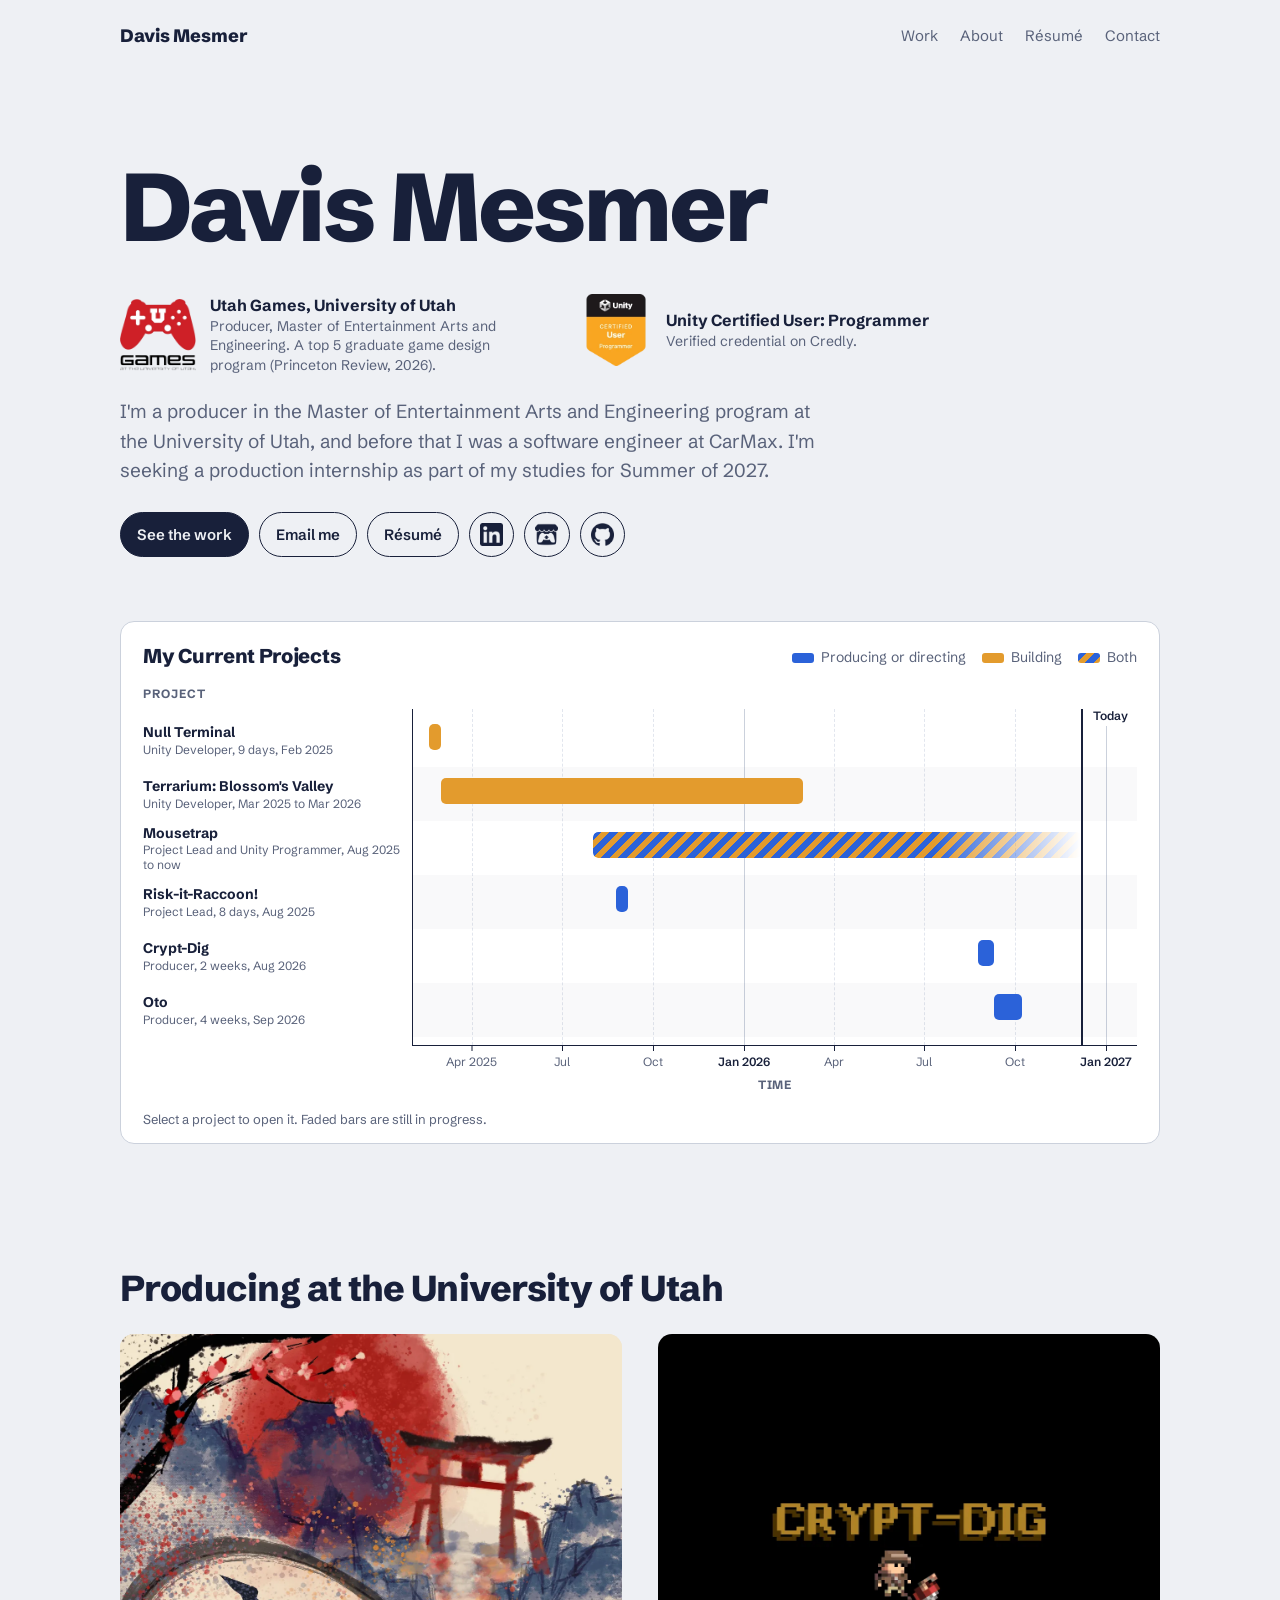
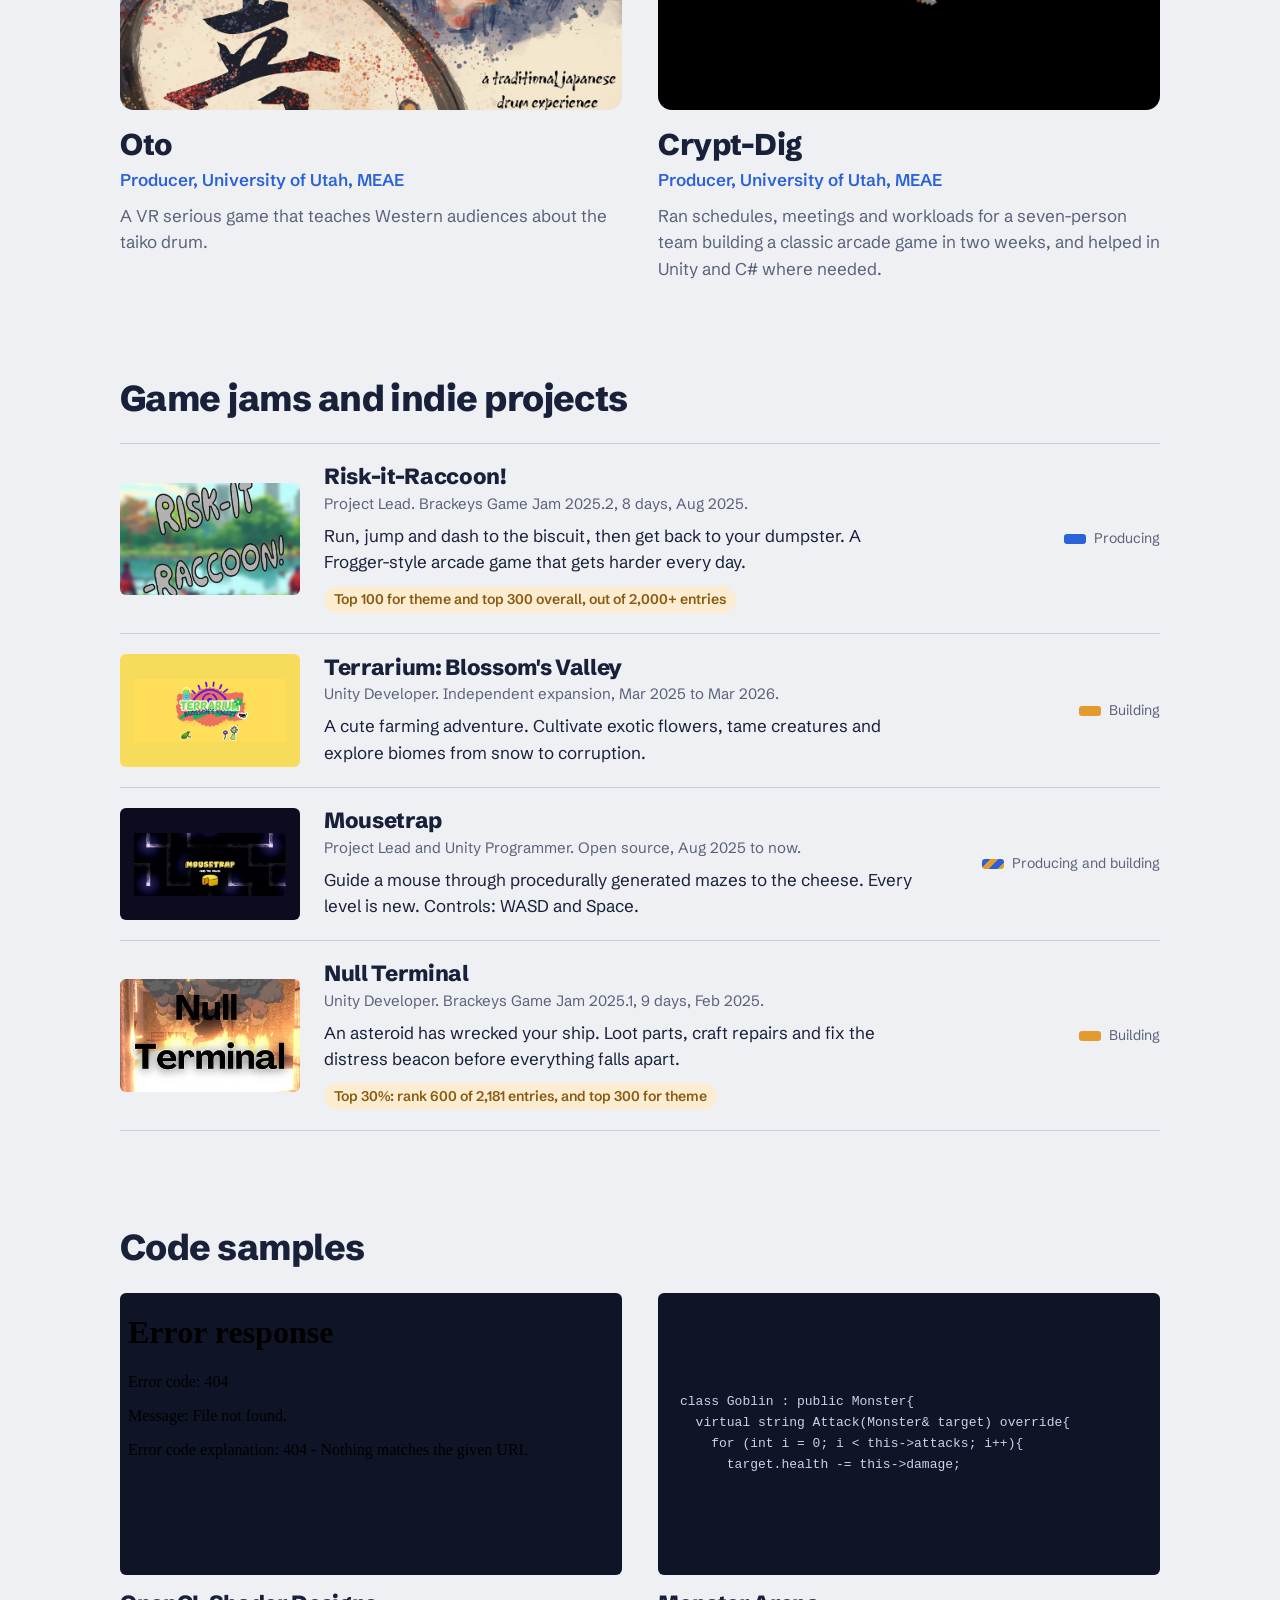
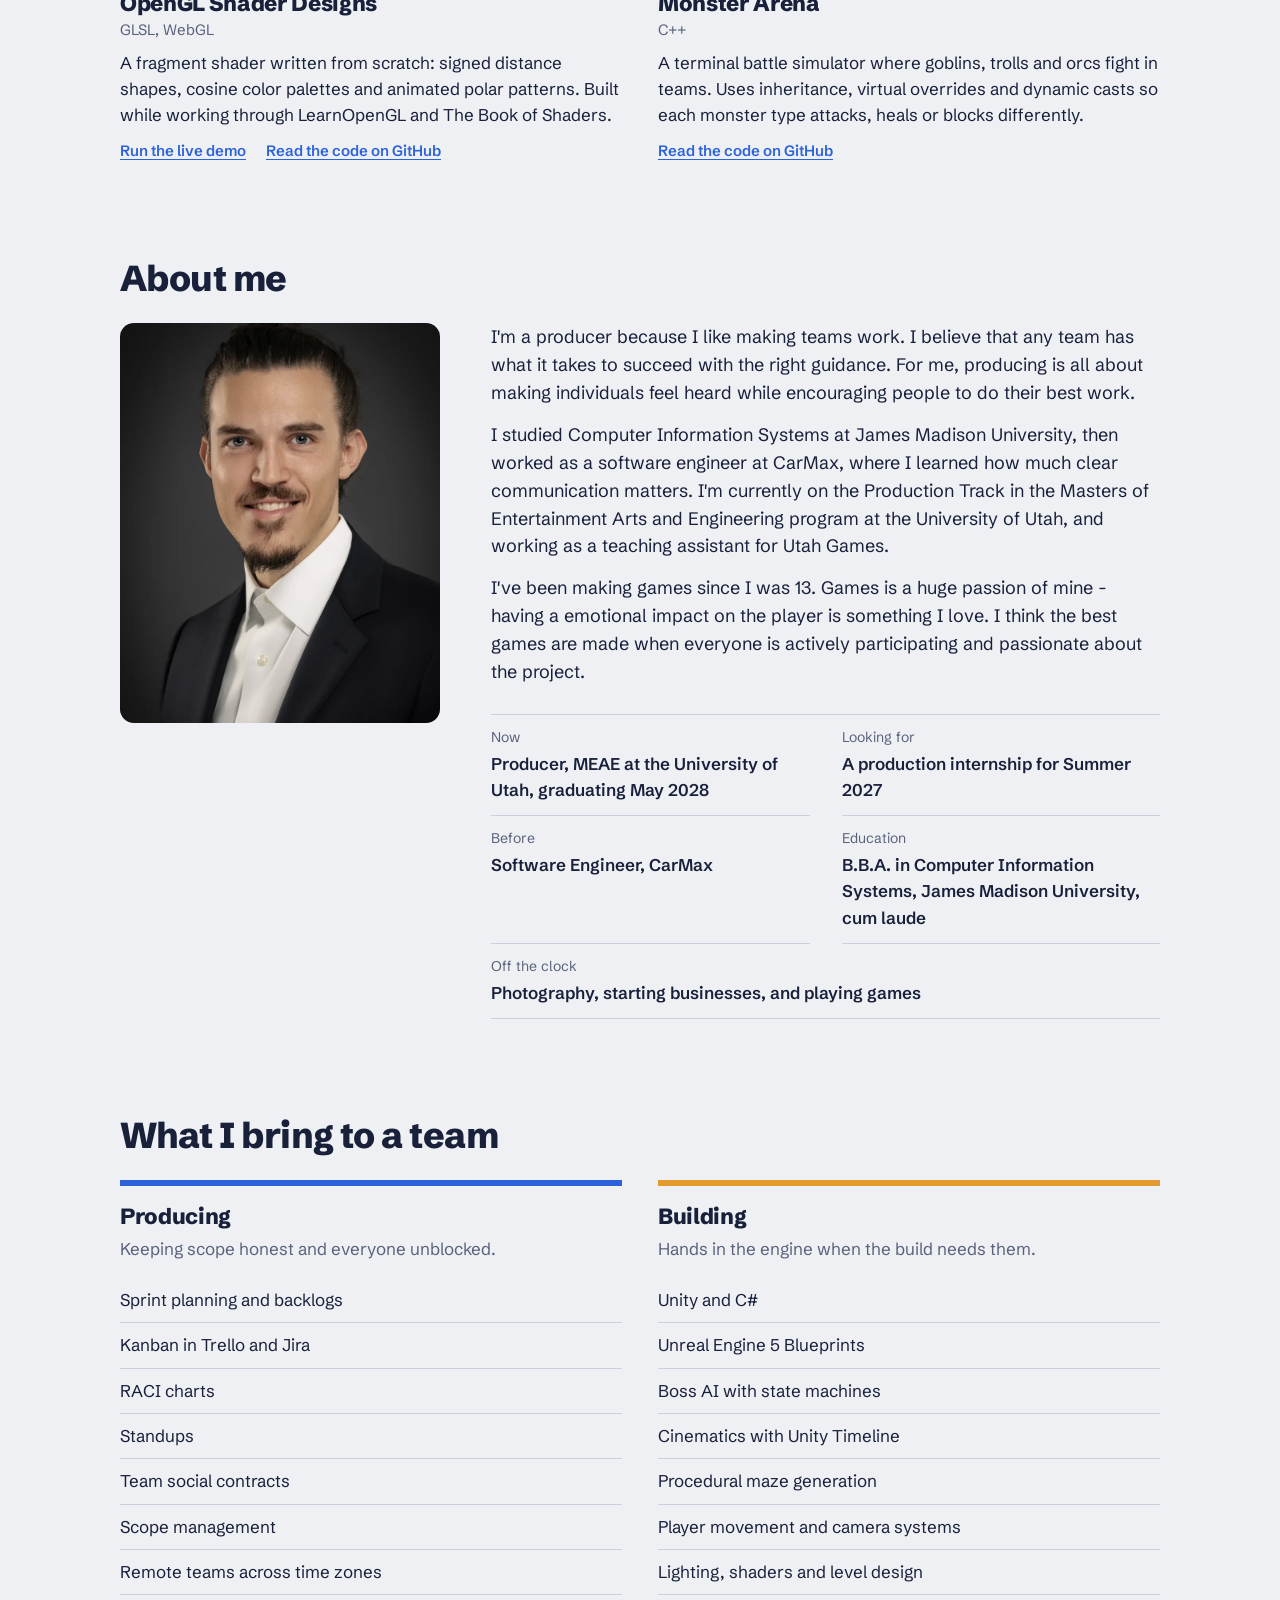
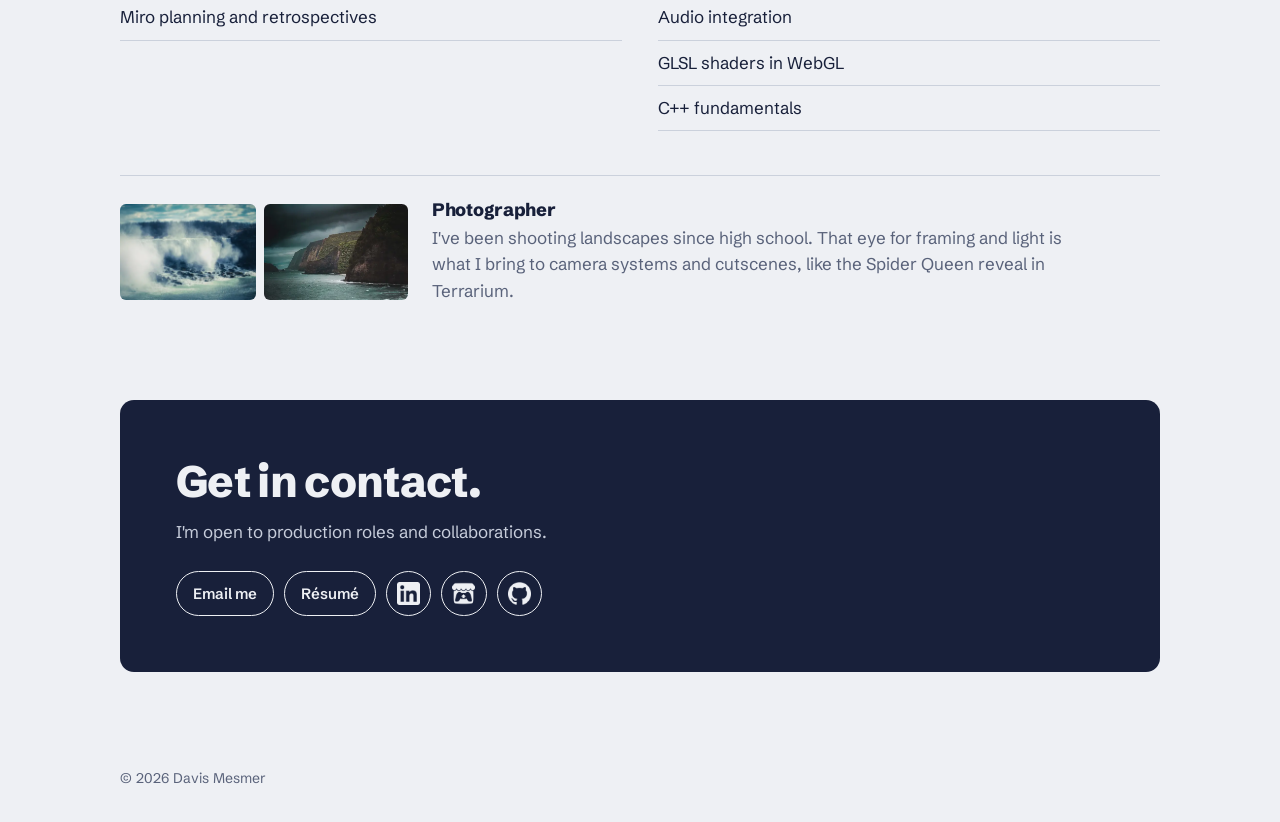
==== index.html @ 0d3ac7cf "Title and timeline tweaks Co-Authored-By: Claude Opus 5.5 <noreply@anthropic.com>" ====
<!doctype html>
<html lang="en">
<head>
  <meta charset="utf-8">
  <meta name="viewport" content="width=device-width, initial-scale=1">
  <title>Davis Mesmer | Game Producer</title>
  <meta name="description" content="Davis Mesmer: game producer who also builds in Unity and Unreal. Projects, production artifacts and playable games.">
  <meta property="og:title" content="Davis Mesmer | Game Producer">
  <meta property="og:description" content="Game producer who also builds. Projects, production artifacts and playable games.">
  <meta property="og:image" content="images/crypt-dig-cover.webp">
  <link rel="preconnect" href="https://fonts.googleapis.com">
  <link rel="preconnect" href="https://fonts.gstatic.com" crossorigin>
  <link href="https://fonts.googleapis.com/css2?family=Schibsted+Grotesk:wght@400;600;700;800&display=swap" rel="stylesheet">
  <link rel="stylesheet" href="assets/style.css">
</head>
<body data-page="home">
  <a class="skip" href="#work">Skip to projects</a>
  <header class="site-header">
    <div class="wrap">
      <div class="brand-group">
        <a class="brand" href="index.html">Davis Mesmer</a>
        <div class="badges" id="badges"></div>
      </div>
      <nav class="nav" aria-label="Main">
        <a href="#work">Work</a>
        <a href="#about">About</a>
        <a href="resume.html">Résumé</a>
        <a href="#contact">Contact</a>
      </nav>
    </div>
  </header>

  <main>
    <section class="hero">
      <div class="wrap">
        <h1 id="headline">Game producer who also builds.</h1>
        <ul class="creds" id="creds" aria-label="Credentials"></ul>
        <p id="intro"></p>
        <div class="hero-links" id="hero-links"></div>

        <figure class="schedule" aria-labelledby="schedule-title">
          <div class="schedule-head">
            <h2 id="schedule-title">My Current Projects</h2>
            <ul class="legend">
              <li><i class="swatch k-production"></i>Producing or directing</li>
              <li><i class="swatch k-development"></i>Building</li>
              <li><i class="swatch k-both"></i>Both</li>
            </ul>
          </div>
          <div class="gantt-scroll"><div class="gantt" id="gantt"></div></div>
          <figcaption class="schedule-note">Select a project to open it. Faded bars are still in progress.<span class="mobile-only"> Scroll sideways to see the whole timeline.</span></figcaption>
        </figure>
      </div>
    </section>

    <section class="section" id="work">
      <div class="wrap">
        <h2 class="section-title">Producing at the University of Utah</h2>
        <div class="featured" id="featured"></div>
      </div>
    </section>

    <section class="section">
      <div class="wrap">
        <h2 class="section-title">Game jams and indie projects</h2>
        <ul class="list" id="list"></ul>
      </div>
    </section>

    <section class="section">
      <div class="wrap">
        <h2 class="section-title">Code samples</h2>
        <div class="code-grid" id="code"></div>
      </div>
    </section>

    <section class="section" id="about">
      <div class="wrap">
        <h2 class="section-title">About me</h2>
        <div class="about" id="about-body"></div>
      </div>
    </section>

    <section class="section" id="skills">
      <div class="wrap">
        <h2 class="section-title">What I bring to a team</h2>
        <div class="skills">
          <div class="skill-col">
            <h3>Producing</h3>
            <p>Keeping scope honest and everyone unblocked.</p>
            <ul id="skills-prod"></ul>
          </div>
          <div class="skill-col dev">
            <h3>Building</h3>
            <p>Hands in the engine when the build needs them.</p>
            <ul id="skills-dev"></ul>
          </div>
        </div>
        <div class="photo-note" id="photo"></div>
      </div>
    </section>

    <section class="section contact" id="contact">
      <div class="wrap">
        <div class="contact-box">
          <h2>Get in contact.</h2>
          <p>I'm open to production roles and collaborations.</p>
          <div class="hero-links" id="contact-links"></div>
        </div>
      </div>
    </section>
  </main>

  <footer class="site-footer">
    <div class="wrap">© <span id="year"></span> Davis Mesmer</div>
  </footer>

  <script src="assets/data.js"></script>
  <script src="assets/main.js"></script>
</body>
</html>
---- assets/style.css ----
:root {
  --paper: #eef0f4;
  --surface: #ffffff;
  --ink: #18203a;
  --muted: #59627a;
  --rule: #cbd1dc;
  --blue: #2b62d9;
  --blue-soft: #dbe5fa;
  --amber: #e39b2d;
  --amber-soft: #fbecd2;
  --focus: #2b62d9;
  --radius-lg: 14px;
  --radius-sm: 6px;
  --wrap: 1120px;
  --gutter: clamp(16px, 4vw, 40px);
  color-scheme: light;
}

* { box-sizing: border-box; }
html { -webkit-text-size-adjust: 100%; }
body {
  margin: 0;
  background: var(--paper);
  color: var(--ink);
  font-family: "Schibsted Grotesk", system-ui, sans-serif;
  font-size: 17px;
  line-height: 1.55;
}
img { max-width: 100%; display: block; }
a { color: inherit; }
:focus-visible { outline: 3px solid var(--focus); outline-offset: 3px; border-radius: 4px; }
h1, h2, h3 { line-height: 1.15; margin: 0; font-weight: 800; letter-spacing: -0.015em; }
p { margin: 0; }

.wrap { max-width: var(--wrap); margin: 0 auto; padding: 0 var(--gutter); }
.skip { position: absolute; left: -9999px; }
.skip:focus { left: 16px; top: 16px; background: var(--surface); padding: 8px 12px; z-index: 10; }

/* Header */
.site-header { padding: 22px 0; }
.site-header .wrap { display: flex; justify-content: space-between; align-items: center; gap: 16px; }
.brand { font-weight: 800; text-decoration: none; font-size: 18px; white-space: nowrap; }
.brand-group { display: flex; align-items: center; gap: 16px; }
.badges { display: flex; align-items: center; gap: 12px; }
.badges a { display: block; border-radius: 6px; }
.badges img { height: 44px; width: auto; }
.badges a:hover img { transform: translateY(-1px); }
.nav { display: flex; gap: 22px; font-size: 15px; }
.nav a { text-decoration: none; color: var(--muted); }
.nav a:hover { color: var(--ink); }

/* Hero */
.hero { padding: clamp(32px, 7vw, 80px) 0 28px; }
.hero h1 { font-size: clamp(46px, 8.4vw, 96px); max-width: 12ch; letter-spacing: -0.03em; }
.hero p { margin-top: 22px; max-width: 60ch; font-size: clamp(17px, 1.6vw, 19px); color: var(--muted); }
.hero-links { margin-top: 26px; display: flex; flex-wrap: wrap; gap: 10px; }
.btn {
  display: inline-flex; align-items: center; gap: 8px;
  padding: 10px 16px; border-radius: 999px; font-weight: 600; font-size: 15px;
  text-decoration: none; border: 1.5px solid var(--ink);
}
.btn-primary { background: var(--ink); color: var(--paper); }
.btn:hover { background: var(--ink); color: var(--paper); }
.btn-primary:hover { background: var(--blue); border-color: var(--blue); }

/* Schedule chart: the signature piece */
.schedule {
  margin: clamp(40px, 6vw, 64px) 0 0;
  background: var(--surface);
  border-radius: var(--radius-lg);
  padding: 22px 22px 14px;
  border: 1px solid var(--rule);
}
.schedule-head { display: flex; flex-wrap: wrap; justify-content: space-between; align-items: baseline; gap: 10px 24px; margin-bottom: 16px; }
.schedule-head h2 { font-size: 20px; }
.legend { display: flex; flex-wrap: wrap; gap: 16px; font-size: 14px; color: var(--muted); list-style: none; padding: 0; margin: 0; }
.legend li { display: flex; align-items: center; gap: 7px; }
.swatch { width: 22px; height: 10px; border-radius: 3px; display: inline-block; }
.k-production { background: var(--blue); }
.k-development { background: var(--amber); }
.k-both { background: repeating-linear-gradient(135deg, var(--blue) 0 6px, var(--amber) 6px 12px); }

.gantt-scroll { overflow-x: auto; padding-bottom: 6px; }
/* Gantt: Y axis = projects (left column), X axis = time (bottom). */
.gantt {
  --row: 54px; --ycol: 270px;
  position: relative; min-width: 800px;
  display: grid; grid-template-columns: var(--ycol) 1fr;
}
.gantt-ytitle, .gantt-xtitle {
  font-size: 12px; font-weight: 700; letter-spacing: 0.08em; text-transform: uppercase; color: var(--muted);
}
.gantt-ytitle { padding: 0 12px 6px 0; position: sticky; left: 0; background: var(--surface); z-index: 2; }
.gantt-xtitle { text-align: center; padding-top: 4px; }
.gantt-corner { background: var(--surface); position: sticky; left: 0; z-index: 2; }
.gantt-ylabels {
  position: sticky; left: 0; z-index: 2; background: var(--surface);
  border-right: 1.5px solid var(--ink); padding: 4px 0 8px;
}
.gantt-ylabel {
  height: var(--row); display: flex; flex-direction: column; justify-content: center;
  padding-right: 12px; text-decoration: none; line-height: 1.25; min-width: 0;
}
.gantt-ylabel strong { font-size: 14px; font-weight: 700; white-space: nowrap; overflow: hidden; text-overflow: ellipsis; }
.gantt-ylabel span { font-size: 12px; color: var(--muted); display: -webkit-box; -webkit-box-orient: vertical; -webkit-line-clamp: 2; line-clamp: 2; overflow: hidden; }
.gantt-ylabel:hover strong { text-decoration: underline; }
.gantt-plot { position: relative; padding: 4px 0 8px; border-bottom: 1.5px solid var(--ink); }
.gantt-grid { position: absolute; inset: 0; pointer-events: none; }
.gantt-grid i { position: absolute; top: 0; bottom: 0; border-left: 1px dashed #e2e6ee; }
.gantt-grid i.year { border-left: 1px solid var(--rule); }
.gantt-axis { position: relative; height: 26px; font-size: 12px; color: var(--muted); }
.gantt-axis span { position: absolute; top: 0; transform: translateX(-50%); padding-top: 7px; white-space: nowrap; }
.gantt-axis span::before { content: ""; position: absolute; top: 0; left: 50%; height: 5px; border-left: 1.5px solid var(--ink); }
.gantt-axis span.year { color: var(--ink); font-weight: 600; }
.gantt-today { position: absolute; top: 0; bottom: 0; border-left: 2px solid var(--ink); pointer-events: none; z-index: 1; }
.gantt-today b { position: absolute; top: -2px; left: 6px; font-size: 12px; font-weight: 600; white-space: nowrap; background: var(--surface); padding: 0 4px; border-radius: 3px; }
.gantt-row { position: relative; height: var(--row); }
.gantt-row:nth-child(even of .gantt-row) { background: rgba(24, 32, 58, 0.025); }
.gantt-bar {
  position: absolute; top: 11px; height: 26px; min-width: 12px;
  border-radius: 5px; text-decoration: none; display: block;
}
.gantt-bar:hover { filter: brightness(1.08); }
.gantt-bar.ongoing { -webkit-mask-image: linear-gradient(90deg, #000 70%, transparent); mask-image: linear-gradient(90deg, #000 70%, transparent); }
@media (max-width: 520px) {
  .gantt { --ycol: 130px; --row: 48px; min-width: 680px; }
  .gantt-ylabel strong { white-space: normal; display: -webkit-box; -webkit-box-orient: vertical; -webkit-line-clamp: 2; line-clamp: 2; font-size: 13px; }
  .gantt-ylabel span { display: none; }
}
.schedule-note { font-size: 13px; color: var(--muted); margin-top: 8px; }

/* Sections */
.section { padding: clamp(48px, 8vw, 96px) 0 0; }
.section-title { font-size: clamp(26px, 3.4vw, 36px); margin-bottom: 24px; }

/* Featured */
.featured { display: grid; grid-template-columns: repeat(2, 1fr); gap: clamp(20px, 3vw, 36px); }
.feature { text-decoration: none; display: block; }
.feature .thumb { aspect-ratio: 4 / 3; border-radius: var(--radius-lg); overflow: hidden; }
.feature h3 { font-size: clamp(24px, 2.6vw, 30px); margin-top: 18px; }
.feature .role { margin-top: 4px; font-weight: 600; color: var(--blue); }
.feature p { margin-top: 10px; color: var(--muted); max-width: 52ch; }
.feature:hover h3 { text-decoration: underline; text-decoration-thickness: 2px; text-underline-offset: 4px; }

.thumb { position: relative; background: var(--ink); }
.thumb img { width: 100%; height: 100%; object-fit: cover; }
.thumb.contain img { object-fit: contain; padding: 8%; }

/* Project list */
.list { list-style: none; margin: 0; padding: 0; border-top: 1px solid var(--rule); }
.list li { border-bottom: 1px solid var(--rule); }
.list a {
  display: grid; grid-template-columns: 180px 1fr auto; gap: 24px; align-items: center;
  padding: 20px 0; text-decoration: none;
}
.list .thumb { aspect-ratio: 16 / 10; border-radius: var(--radius-sm); overflow: hidden; }
.list h3 { font-size: 22px; }
.list .meta { margin-top: 2px; font-size: 15px; color: var(--muted); }
.list p { margin-top: 8px; max-width: 60ch; }
.list .award { display: inline-block; margin-top: 10px; font-size: 14px; font-weight: 600; color: #8a5a10; background: var(--amber-soft); border-radius: 999px; padding: 3px 10px; }
.list .kind { font-size: 14px; color: var(--muted); display: flex; align-items: center; gap: 8px; white-space: nowrap; }
.list a:hover h3 { text-decoration: underline; text-underline-offset: 4px; }

/* Skills */
.skills { display: grid; grid-template-columns: 1fr 1fr; gap: clamp(20px, 3vw, 36px); }
.skill-col { border-top: 6px solid var(--blue); padding-top: 18px; }
.skill-col.dev { border-top-color: var(--amber); }
.skill-col h3 { font-size: 22px; }
.skill-col p { color: var(--muted); margin-top: 6px; }
.skill-col ul { margin: 16px 0 0; padding: 0; list-style: none; }
.skill-col li { padding: 9px 0; border-bottom: 1px solid var(--rule); }

/* Contact */
.contact { padding-bottom: clamp(48px, 8vw, 96px); }
.contact-box { background: var(--ink); color: var(--paper); border-radius: var(--radius-lg); padding: clamp(28px, 5vw, 56px); }
.contact-box h2 { font-size: clamp(28px, 4vw, 44px); max-width: 18ch; }
.contact-box p { margin-top: 12px; color: #c7cddb; max-width: 55ch; }
.contact-box .hero-links .btn { border-color: var(--paper); color: var(--paper); }
.contact-box .hero-links .btn:hover { background: var(--paper); color: var(--ink); }
.site-footer { padding: 0 0 32px; font-size: 14px; color: var(--muted); }

/* Project page */
.p-hero { padding: 24px 0 0; }
.back { font-size: 15px; color: var(--muted); text-decoration: none; }
.back:hover { color: var(--ink); text-decoration: underline; }
.p-head { display: grid; grid-template-columns: 1.1fr 1fr; gap: clamp(24px, 4vw, 56px); align-items: center; margin-top: 20px; }
.p-head h1 { font-size: clamp(38px, 6vw, 68px); letter-spacing: -0.03em; }
.p-role { margin-top: 10px; font-size: 20px; font-weight: 700; color: var(--blue); }
.p-role.dev { color: #a86a0c; }
.p-pitch { margin-top: 14px; font-size: 19px; color: var(--muted); max-width: 52ch; }
.p-head .thumb { aspect-ratio: 4 / 3; border-radius: var(--radius-lg); overflow: hidden; }
.award-callout { margin-top: 18px; display: inline-block; background: var(--amber-soft); color: #6f4709; font-weight: 600; padding: 8px 14px; border-radius: var(--radius-sm); }

.facts { margin: clamp(28px, 4vw, 44px) 0 0; display: grid; grid-template-columns: repeat(5, 1fr); border-top: 1px solid var(--rule); border-bottom: 1px solid var(--rule); }
.facts div { padding: 14px 16px 14px 0; }
.facts dt { font-size: 14px; color: var(--muted); }
.facts dd { margin: 2px 0 0; font-weight: 600; }

.p-body { display: grid; grid-template-columns: 1fr 300px; gap: clamp(28px, 5vw, 64px); margin-top: clamp(36px, 5vw, 56px); }
.p-main > section + section { margin-top: clamp(40px, 5vw, 56px); }
.p-main h2 { font-size: 26px; margin-bottom: 14px; }
.p-main p { max-width: 68ch; }
.p-main p + p { margin-top: 12px; }
.lead { font-size: 19px; }
.did { list-style: none; margin: 0; padding: 0; counter-reset: none; }
.did li { padding: 12px 0 12px 28px; border-bottom: 1px solid var(--rule); position: relative; max-width: 68ch; }
.did li::before { content: ""; position: absolute; left: 4px; top: 21px; width: 10px; height: 10px; border-radius: 2px; background: var(--blue); }
.did.dev li::before { background: var(--amber); }

.goals { display: grid; grid-template-columns: 1fr 1fr; gap: 14px; }
.goals div { background: var(--surface); border-radius: var(--radius-sm); padding: 16px; border: 1px solid var(--rule); }
.goals strong { display: block; }
.goals span { color: var(--muted); font-size: 15px; }

.embed { background: var(--ink); border-radius: var(--radius-lg); overflow: hidden; }
.embed iframe { display: block; width: 100%; border: 0; }
.embed.video { aspect-ratio: 16 / 9; }
.embed.video iframe { height: 100%; }
.small-note { margin-top: 10px; font-size: 14px; color: var(--muted); }

.prod { background: var(--surface); border: 1px solid var(--rule); border-radius: var(--radius-lg); padding: clamp(20px, 3vw, 32px); }
.prod-grid { display: grid; grid-template-columns: 1fr 1fr; gap: 20px; margin-top: 18px; }
.prod h3 { font-size: 17px; margin-bottom: 6px; }
.prod ul { margin: 0; padding-left: 20px; }
.prod li + li { margin-top: 6px; }
.tags { display: flex; flex-wrap: wrap; gap: 8px; list-style: none; padding: 0 !important; margin: 0; }
.tags li { margin: 0 !important; background: var(--blue-soft); color: #1c3f8f; font-size: 14px; font-weight: 600; border-radius: 999px; padding: 4px 12px; }
.artifacts { margin-top: 22px; display: grid; gap: 18px; }
.artifact h3 { margin-bottom: 8px; }
.artifact iframe { width: 100%; height: 420px; border: 1px solid var(--rule); border-radius: var(--radius-sm); background: #fff; }
.artifact-links { display: flex; flex-wrap: wrap; gap: 10px; margin-top: 18px; }
.artifact-links .btn { font-size: 14px; padding: 8px 14px; }

.gallery { display: grid; grid-template-columns: repeat(2, 1fr); gap: 12px; }
.gallery button { padding: 0; border: 0; background: var(--ink); border-radius: var(--radius-sm); overflow: hidden; cursor: zoom-in; aspect-ratio: 16 / 10; }
.gallery img { width: 100%; height: 100%; object-fit: cover; }
.gallery.odd button:first-child { grid-column: 1 / -1; aspect-ratio: 16 / 8; }

.p-side { align-self: start; position: sticky; top: 24px; }
.side-block + .side-block { margin-top: 28px; }
.side-block h2 { font-size: 17px; margin-bottom: 10px; }
.team { list-style: none; margin: 0; padding: 0; font-size: 15px; }
.team li { padding: 7px 0; border-bottom: 1px solid var(--rule); display: flex; justify-content: space-between; gap: 10px; }
.team li span { color: var(--muted); text-align: right; }
.team li.me { font-weight: 700; }
.side-links { display: flex; flex-direction: column; gap: 8px; }
.side-links .btn { justify-content: center; }

.next { margin-top: clamp(56px, 8vw, 96px); padding: 28px 0 56px; border-top: 1px solid var(--rule); }
.next a { text-decoration: none; display: inline-block; }
.next span { color: var(--muted); font-size: 15px; }
.next strong { display: block; font-size: clamp(26px, 3.4vw, 36px); font-weight: 800; }
.next a:hover strong { text-decoration: underline; text-underline-offset: 5px; }

/* Lightbox */
.lightbox { border: 0; padding: 0; background: transparent; max-width: 94vw; max-height: 92vh; }
.lightbox::backdrop { background: rgba(14, 18, 34, 0.86); }
.lightbox img { max-width: 94vw; max-height: 86vh; border-radius: var(--radius-sm); }
.lightbox button { margin: 10px auto 0; display: block; }

.notfound { padding: 80px 0; }

/* Responsive */
@media (max-width: 900px) {
  .p-head, .p-body { grid-template-columns: 1fr; }
  .p-side { position: static; }
  .facts { grid-template-columns: repeat(2, 1fr); }
}
@media (max-width: 720px) {
  body { font-size: 16px; }
  .nav { gap: 14px; }
  .featured, .skills, .goals, .prod-grid { grid-template-columns: 1fr; }
  .list a { grid-template-columns: 96px 1fr; gap: 16px; align-items: start; }
  .list .kind { display: none; }
  .list h3 { font-size: 19px; }
  .list p { display: none; }
  .schedule { padding: 18px 16px 10px; }
  .artifact iframe { height: 320px; }
}
@media (prefers-reduced-motion: no-preference) {
  .gantt-bar { transform-origin: left center; animation: grow 700ms cubic-bezier(.2,.7,.2,1) both; animation-delay: calc(var(--i) * 70ms + 150ms); }
  @keyframes grow { from { transform: scaleX(0); } to { transform: scaleX(1); } }
}

.artifacts-wrap { margin-top: 18px; border-top: 1px solid var(--rule); padding-top: 14px; }
.artifacts-wrap summary { cursor: pointer; font-weight: 700; color: var(--blue); }
.artifacts-wrap[open] summary { margin-bottom: 4px; }
.mobile-only { display: none; }
@media (max-width: 720px) { .mobile-only { display: inline; } }

/* Résumé page */
.resume { display: grid; grid-template-columns: 320px 1fr; gap: clamp(24px, 4vw, 48px); padding-top: 24px; padding-bottom: 64px; align-items: start; }
.resume h1 { font-size: clamp(36px, 5vw, 56px); letter-spacing: -0.03em; }
.resume h2 { font-size: 20px; margin: 32px 0 6px; }
.resume .did li { font-size: 15px; }
.resume-pdf { width: 100%; height: min(1100px, 130vh); border: 1px solid var(--rule); border-radius: var(--radius-lg); background: var(--surface); }
.resume-fallback { padding: 24px; }
@media (max-width: 900px) {
  .resume { grid-template-columns: 1fr; }
  .resume-pdf { height: 80vh; }
}
@media (max-width: 520px) {
  .badges img { height: 36px; }
  .brand-group { gap: 10px; }
  .badges { gap: 8px; }
  .site-header .wrap { flex-wrap: wrap; row-gap: 12px; }
}

/* Credentials row on the home page */
.creds { list-style: none; margin: clamp(20px, 3vw, 32px) 0 0; padding: 0; display: flex; flex-wrap: wrap; gap: 14px 40px; }
.creds a { display: flex; align-items: center; gap: 14px; text-decoration: none; max-width: 420px; }
.creds img { height: 72px; width: auto; flex: none; }
.creds span { font-size: 14px; color: var(--muted); line-height: 1.4; }
.creds strong { display: block; color: var(--ink); font-size: 16px; }
.creds a:hover strong { text-decoration: underline; text-underline-offset: 3px; }
@media (max-width: 520px) { .creds img { height: 56px; } }

/* Code samples */
.code-grid { display: grid; grid-template-columns: repeat(2, 1fr); gap: clamp(20px, 3vw, 36px); }
.code-card { min-width: 0; }
.code-visual { aspect-ratio: 16 / 9; border-radius: var(--radius-sm); overflow: hidden; background: #0f1426; margin: 0; }
.code-visual iframe { width: 100%; height: 100%; border: 0; display: block; pointer-events: none; }
.code-snippet { color: #c9d3ea; font: 13px/1.6 ui-monospace, "SF Mono", Consolas, monospace; padding: 22px; white-space: pre; overflow: hidden; display: flex; align-items: center; }
.code-card h3 { font-size: 22px; margin-top: 16px; }
.code-card .meta { font-size: 15px; color: var(--muted); margin-top: 2px; }
.code-card p { margin-top: 8px; max-width: 56ch; }
.code-links { display: flex; flex-wrap: wrap; gap: 6px 20px; margin-top: 10px; font-weight: 600; font-size: 15px; }
.code-links a { color: var(--blue); text-underline-offset: 3px; }

/* Photography highlight */
.photo-note { display: grid; grid-template-columns: auto 1fr; gap: 24px; align-items: center; margin-top: clamp(28px, 4vw, 44px); padding-top: 24px; border-top: 1px solid var(--rule); }
.photo-strip { display: flex; gap: 8px; }
.photo-strip img { height: 96px; width: auto; border-radius: var(--radius-sm); }
.photo-note h3 { font-size: 18px; }
.photo-note p { color: var(--muted); margin-top: 4px; max-width: 64ch; }
@media (max-width: 720px) {
  .code-grid { grid-template-columns: 1fr; }
  .photo-note { grid-template-columns: 1fr; }
  .photo-strip img { height: auto; width: calc(50% - 4px); }
}

/* Production artifacts */
.prod-figure { margin: 24px 0 0; }
.prod-figure button { padding: 0; border: 1px solid var(--rule); background: var(--paper); border-radius: var(--radius-sm); overflow: hidden; cursor: zoom-in; display: block; width: 100%; max-height: 520px; }
.prod-figure img { width: 100%; height: auto; object-fit: cover; object-position: top; }
.prod-figure figcaption { font-size: 14px; color: var(--muted); margin-top: 8px; }
.raci { margin-top: 28px; }
.raci h3, .contract h3 { font-size: 17px; margin-bottom: 6px; }
.raci-key { font-size: 14px; color: var(--muted); display: flex; flex-wrap: wrap; gap: 4px 14px; align-items: center; }
.raci-key b { display: inline-grid; place-items: center; width: 22px; height: 22px; border-radius: 4px; margin-right: 4px; font-size: 12px; }
.raci-scroll { overflow-x: auto; margin-top: 10px; }
.raci table { border-collapse: collapse; width: 100%; min-width: 560px; font-size: 14px; }
.raci th, .raci td { padding: 6px 8px; border-bottom: 1px solid var(--rule); text-align: center; }
.raci thead th { font-weight: 700; font-size: 13px; vertical-align: bottom; }
.raci thead th:first-child, .raci tbody th[scope="row"] { text-align: left; font-weight: 400; }
.raci-group th { text-align: left; font-weight: 700; padding-top: 14px; color: var(--muted); font-size: 13px; }
.raci td { font-weight: 700; }
.raci-r { background: var(--blue); color: #fff; }
.raci-a { background: #1c3f8f; color: #fff; }
.raci-c { background: var(--amber-soft); color: #6f4709; }
.raci-i { background: transparent; color: var(--muted); font-weight: 400 !important; }
.raci tbody th[scope="row"]:first-child { white-space: nowrap; }
.contract { margin-top: 28px; }
.contract dl { margin: 10px 0 0; display: grid; grid-template-columns: 1fr 1fr; gap: 12px; }
.contract dl div { border-left: 3px solid var(--blue); padding: 2px 0 2px 12px; }
.contract dt { font-weight: 700; }
.contract dd { margin: 2px 0 0; font-size: 15px; color: var(--muted); }
@media (max-width: 720px) { .contract dl { grid-template-columns: 1fr; } }
.p-main, .p-side, .prod { min-width: 0; }

/* About */
.about { display: grid; grid-template-columns: minmax(220px, 320px) 1fr; gap: clamp(24px, 4vw, 56px); align-items: start; }
.about-photo { width: 100%; height: auto; aspect-ratio: 4 / 5; object-fit: cover; border-radius: var(--radius-lg); background: var(--ink); }
.about-text p { max-width: 64ch; font-size: 18px; }
.about-text p + p { margin-top: 14px; }
.about-facts { margin: 28px 0 0; display: grid; grid-template-columns: repeat(2, 1fr); gap: 0 32px; border-top: 1px solid var(--rule); }
.about-facts div { padding: 12px 0; border-bottom: 1px solid var(--rule); }
.about-facts dt { font-size: 14px; color: var(--muted); }
.about-facts dd { margin: 2px 0 0; font-weight: 600; }
.about-facts div:last-child:nth-child(odd) { grid-column: 1 / -1; }
@media (max-width: 720px) {
  .about { grid-template-columns: 1fr; }
  .about-photo { max-width: 260px; }
  .about-text p { font-size: 17px; }
  .about-facts { grid-template-columns: 1fr; }
}

/* Smooth color change on every pill */
.btn { transition: background-color 0.25s ease, color 0.25s ease, border-color 0.25s ease; }

/* Logo pills: the logo is a mask filled with the pill's text color,
   so it follows the same palette and hover as the text pills. */
.btn-icon { padding: 10px; justify-content: center; }
.btn-icon .icon {
  display: block; width: 1.55em; height: 1.55em;
  background-color: currentColor;
  -webkit-mask: var(--icon) center / contain no-repeat;
          mask: var(--icon) center / contain no-repeat;
  transition: background-color 0.25s ease, transform 0.25s ease;
}
.btn-icon:hover .icon { transform: scale(1.08); }
.icon-linkedin { --icon: url("[data-uri]"); }
.icon-itch { --icon: url("[data-uri]"); }
.icon-github { --icon: url("[data-uri]"); }
@media (prefers-reduced-motion: reduce) {
  .btn, .btn-icon .icon { transition: none; }
  .btn-icon:hover .icon { transform: none; }
}
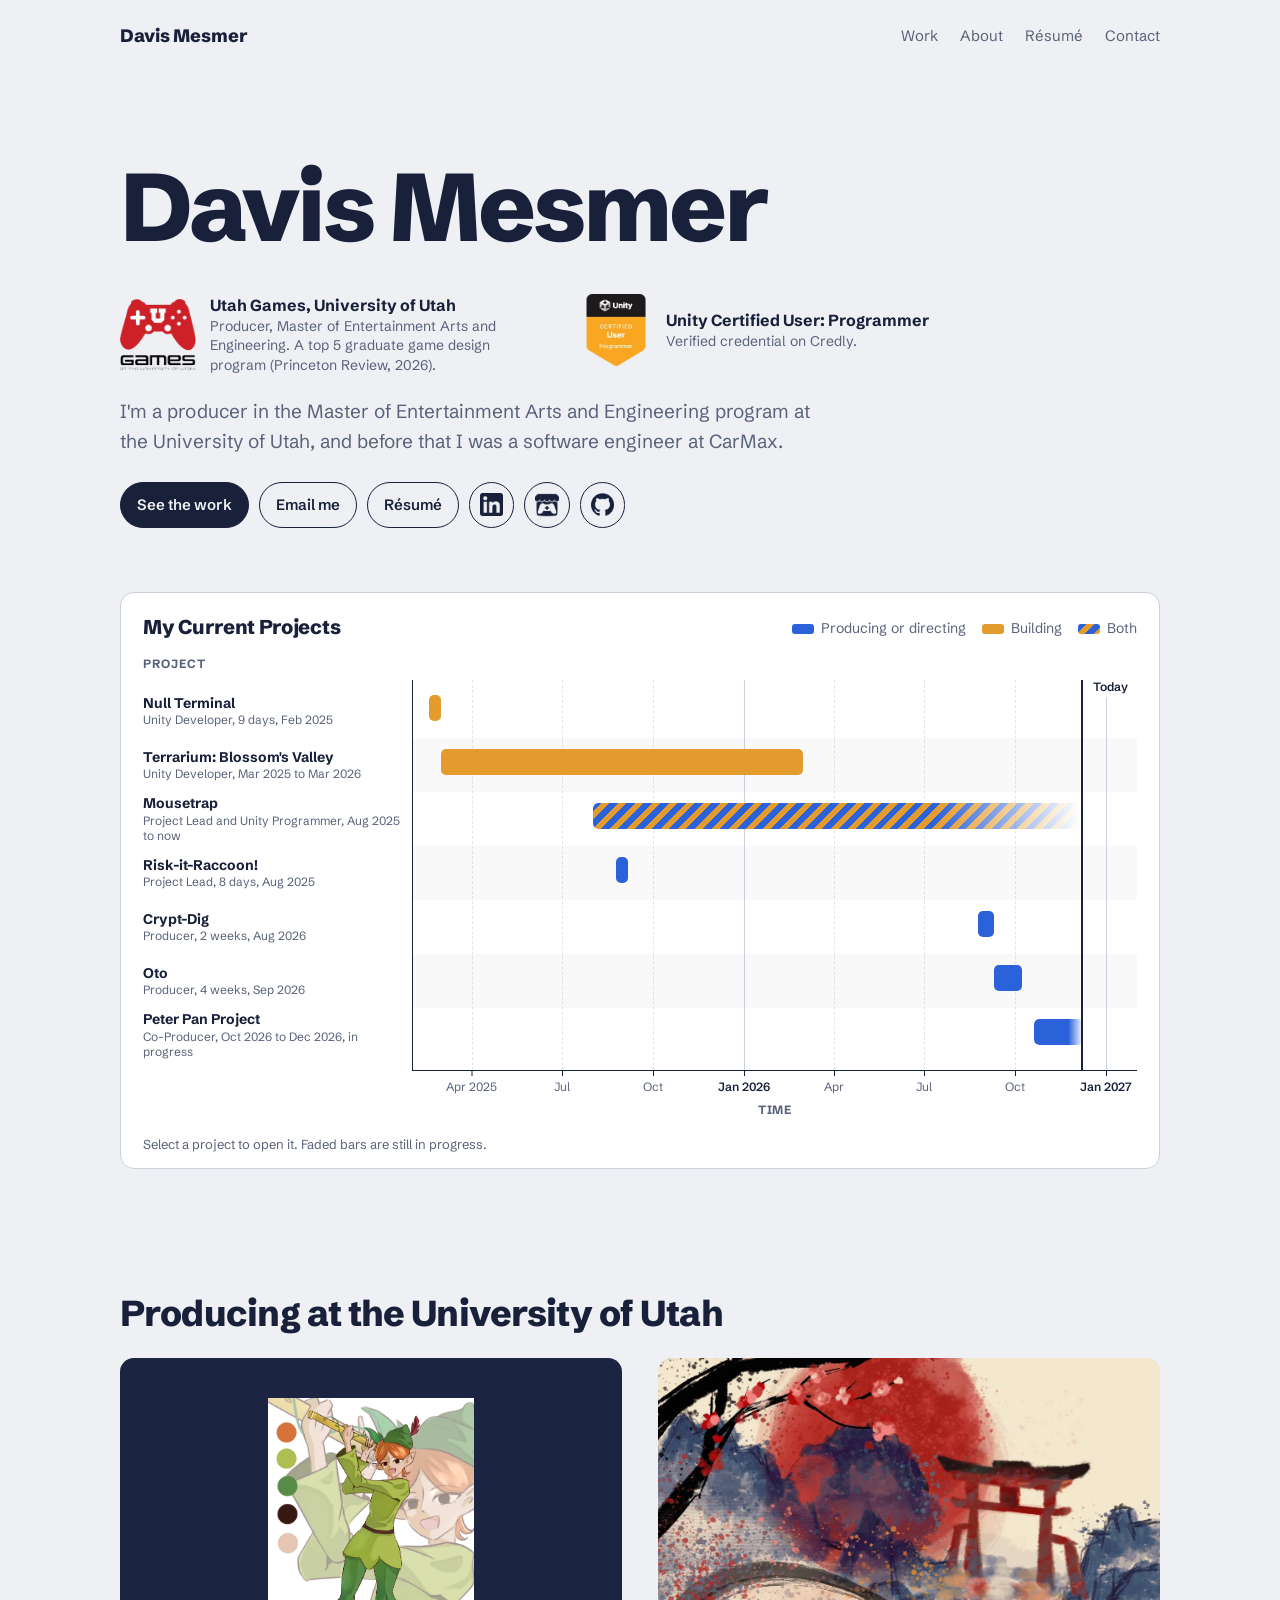
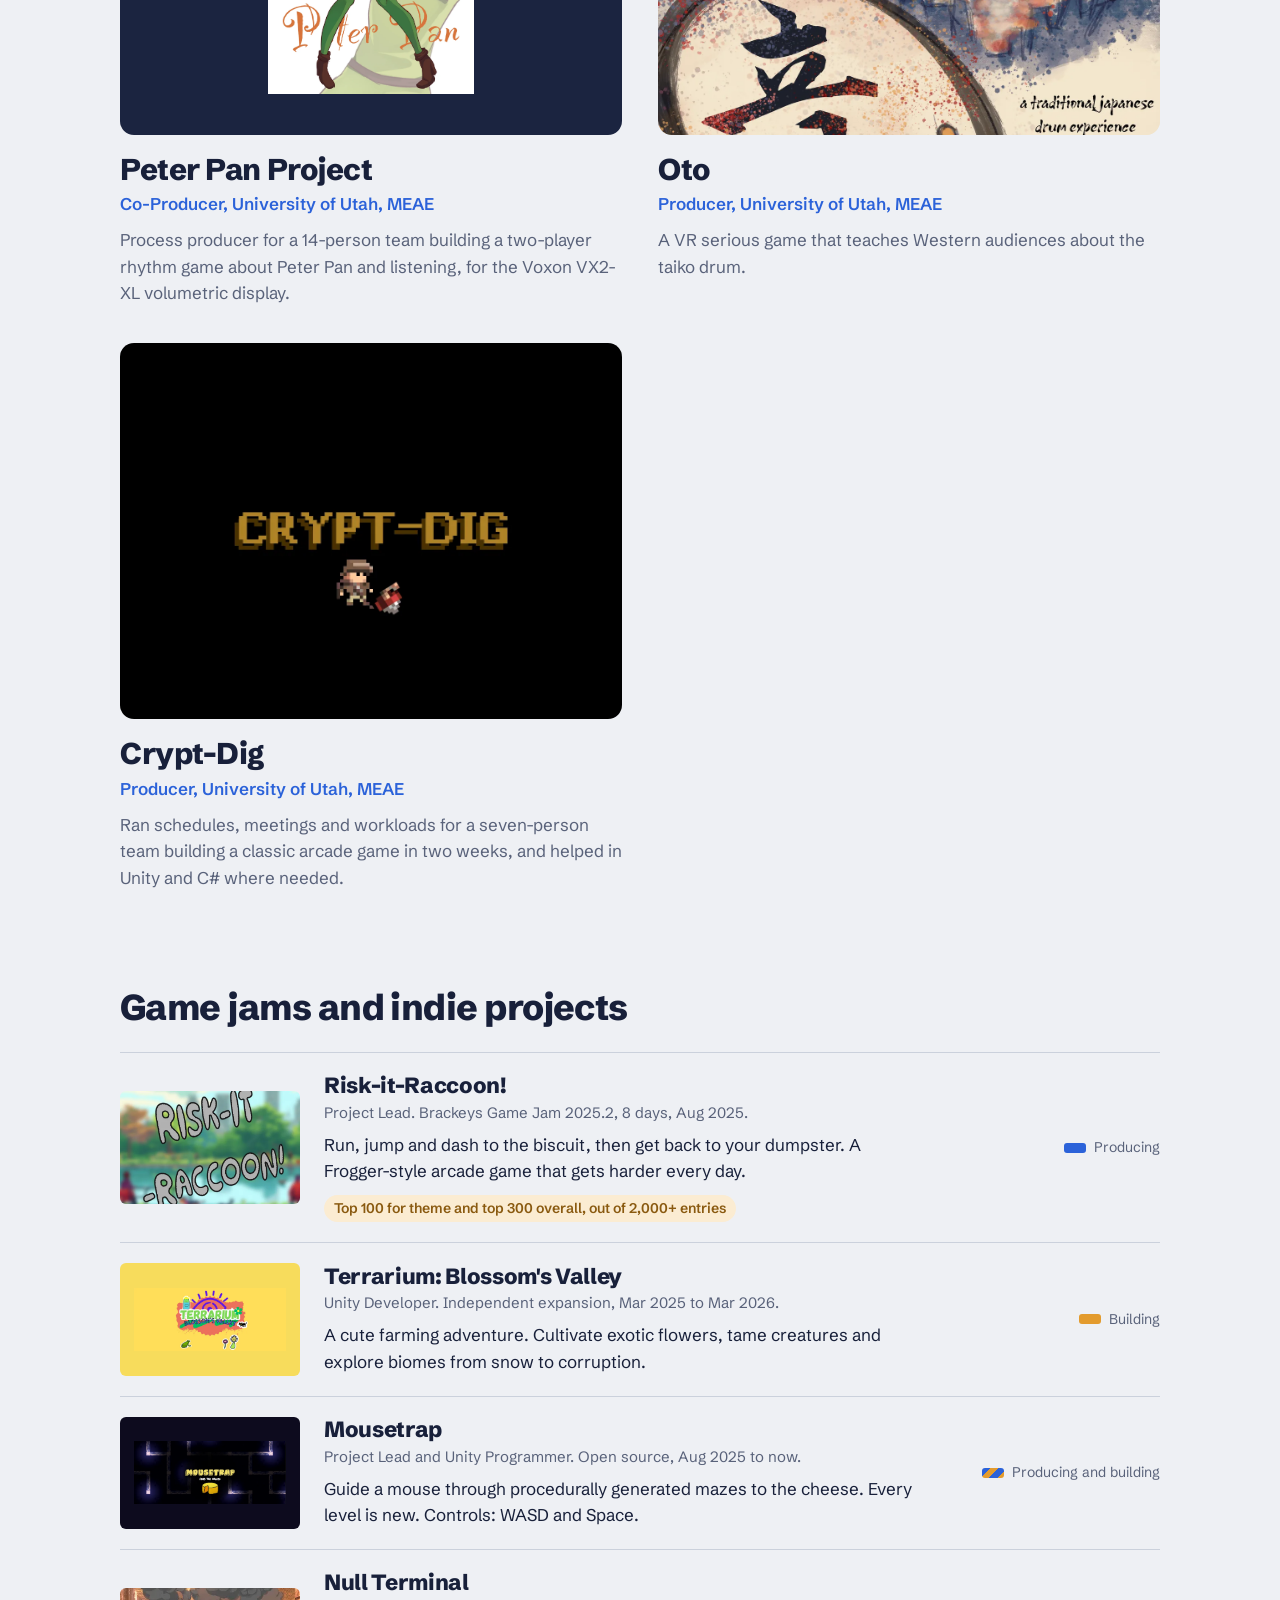
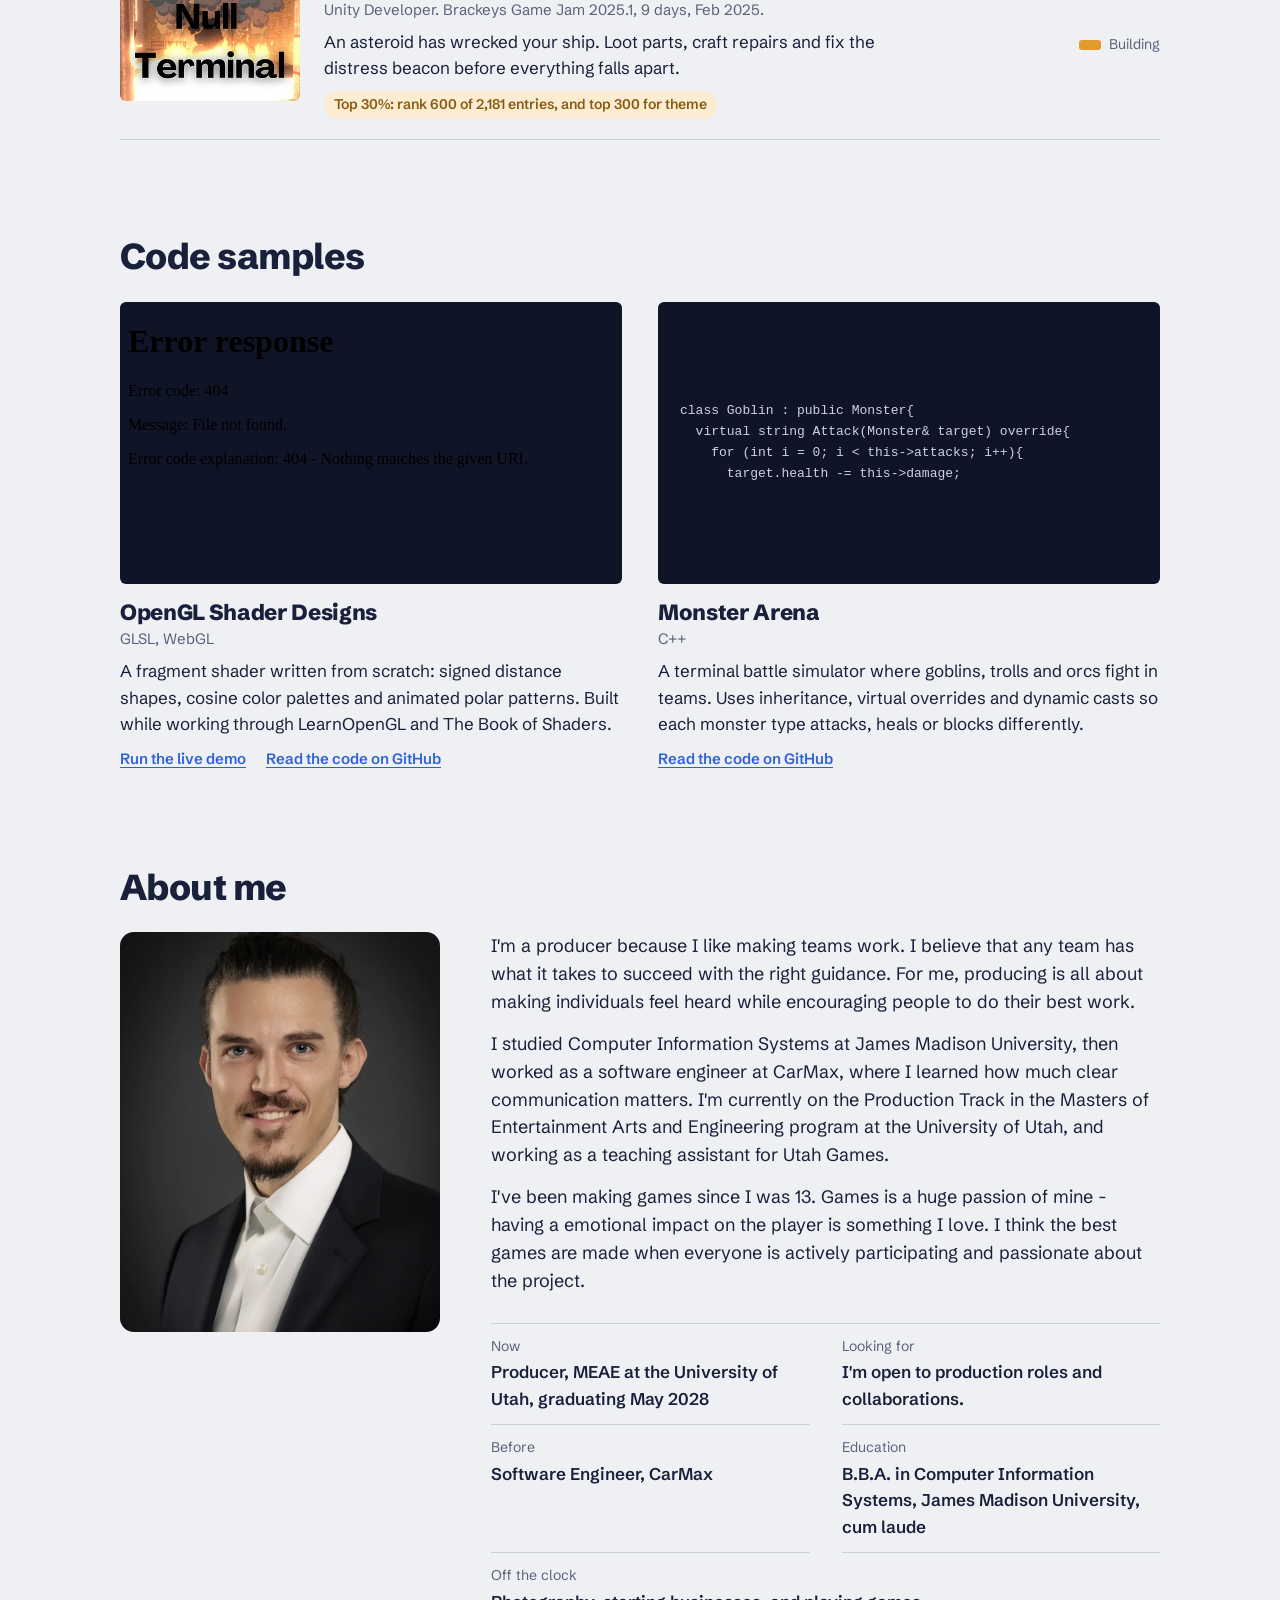
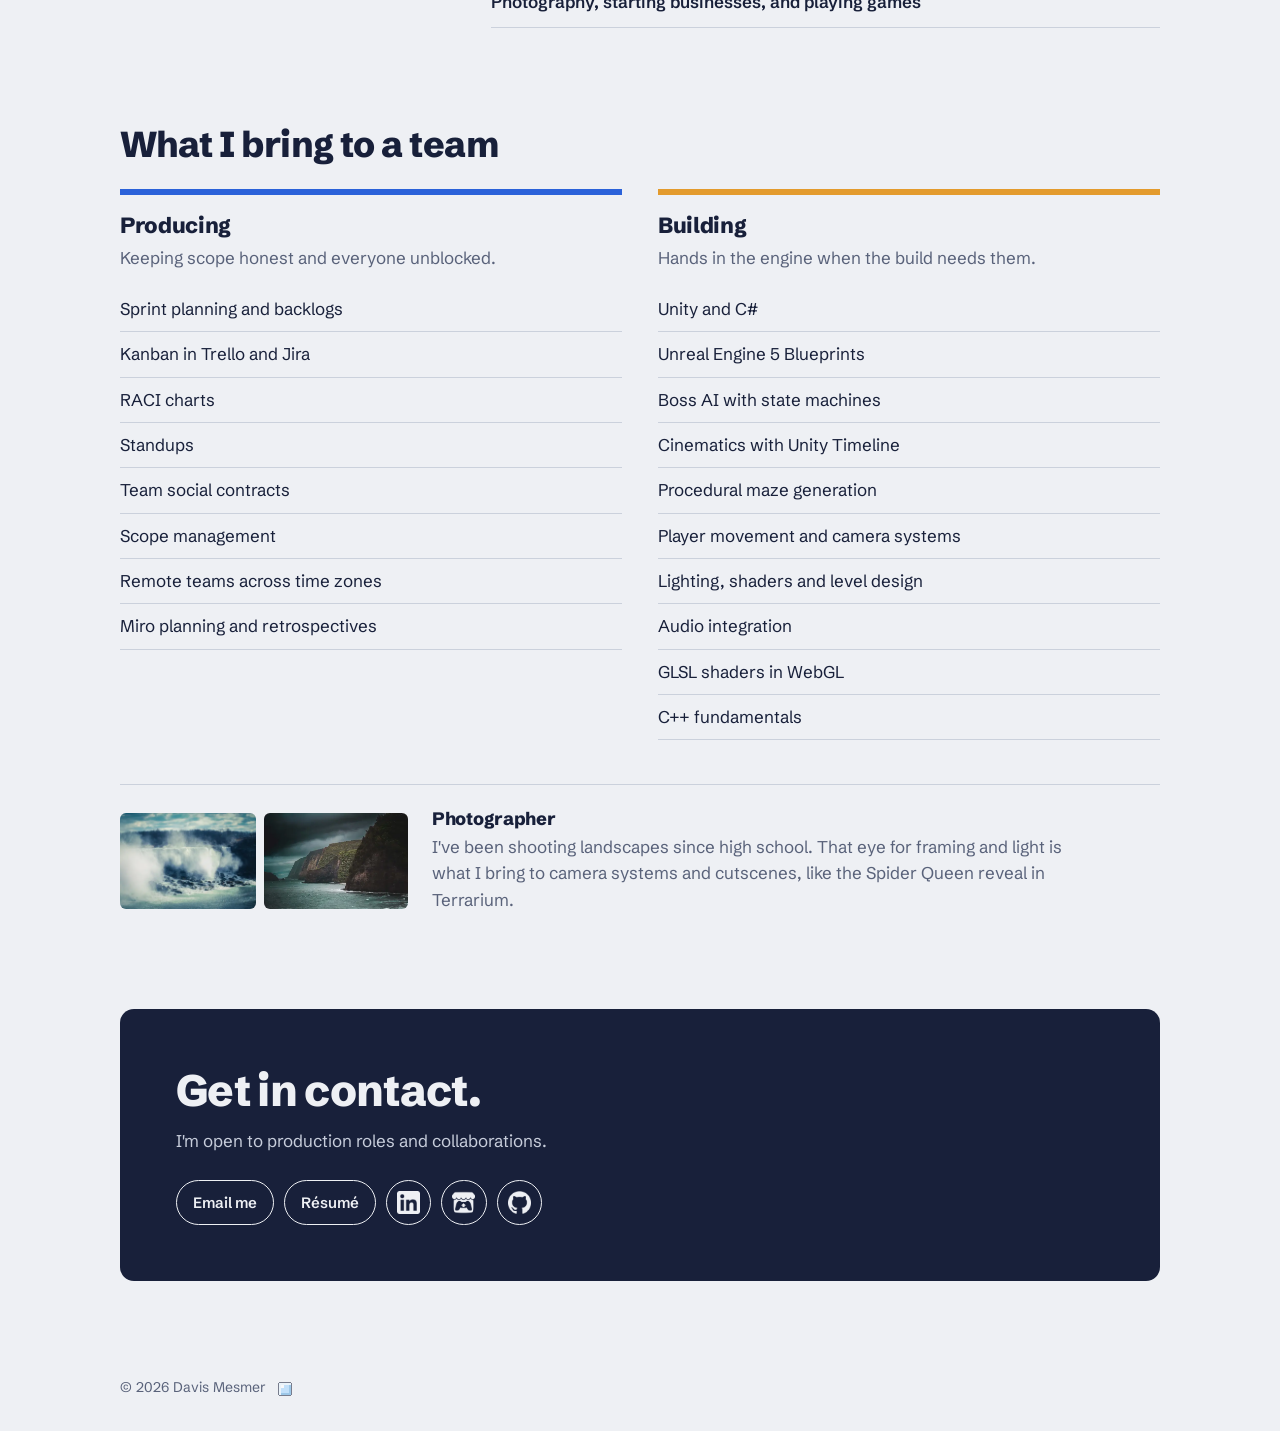
==== commit f8ac6b67: "Minor tweaks Co-Authored-By: Claude Opus 5.5 <noreply@anthropic.com>" ====
--- a/index.html
+++ b/index.html
@@ -112,7 +112,17 @@
   </main>
 
   <footer class="site-footer">
-    <div class="wrap">© <span id="year"></span> Davis Mesmer</div>
+    <div class="wrap">© <span id="year"></span> Davis Mesmer
+      <button type="button" class="cube-btn" id="cube-btn" aria-label="Say hi" title="Say hi">
+        <svg viewBox="0 0 10 10" width="14" height="14" shape-rendering="crispEdges" aria-hidden="true">
+          <rect x="1" y="0" width="8" height="10" fill="#18203a"/><rect x="0" y="1" width="10" height="8" fill="#18203a"/>
+          <rect x="1" y="1" width="8" height="8" fill="#9fd3ff"/>
+          <rect x="1" y="1" width="8" height="1" fill="#e8f6ff"/><rect x="1" y="1" width="1" height="8" fill="#e8f6ff"/>
+          <rect x="2" y="2" width="2" height="2" fill="#ffffff"/>
+          <rect x="8" y="2" width="1" height="7" fill="#5aa7e0"/><rect x="2" y="8" width="7" height="1" fill="#5aa7e0"/>
+        </svg>
+      </button>
+    </div>
   </footer>
 
   <script src="assets/data.js"></script>
--- a/assets/style.css
+++ b/assets/style.css
@@ -179,6 +179,40 @@
 .contact-box .hero-links .btn:hover { background: var(--paper); color: var(--ink); }
 .site-footer { padding: 0 0 32px; font-size: 14px; color: var(--muted); }
 
+/* Easter egg: the frozen cube */
+.cube-btn { vertical-align: middle; padding: 4px; margin: -4px 0 -4px 4px; border: 0; background: none; cursor: pointer; line-height: 0; border-radius: 4px; opacity: 0.55; transition: opacity 0.2s ease, transform 0.2s ease; }
+.cube-btn svg { display: block; image-rendering: pixelated; }
+.cube-btn:hover, .cube-btn:focus-visible { opacity: 1; transform: rotate(-8deg) scale(1.15); }
+.cube-peek {
+  position: fixed; right: clamp(12px, 4vw, 48px); bottom: 0; z-index: 50;
+  width: clamp(120px, 16vw, 183px); pointer-events: none;
+  transform: translateY(105%); visibility: hidden;
+}
+.cube-peek img { width: 100%; height: auto; image-rendering: pixelated; border-radius: 8px 8px 0 0; box-shadow: 0 -6px 24px rgba(24, 32, 58, 0.25); }
+.cube-peek.go { visibility: visible; animation: cube-peek 3.6s cubic-bezier(.3,.7,.3,1) both; }
+.cube-peek.go img { animation: cube-glance 3.6s steps(1, end) both; }
+.cube-bubble {
+  position: absolute; top: -6px; right: 100%; margin-right: 8px; white-space: nowrap;
+  background: var(--surface); color: var(--ink); border: 2px solid var(--ink); border-radius: 8px;
+  font-size: 13px; font-weight: 700; padding: 4px 9px; opacity: 0;
+}
+.cube-bubble::after { content: ""; position: absolute; right: -7px; top: 10px; border: 6px solid transparent; border-left-color: var(--ink); border-right: 0; }
+.cube-peek.go .cube-bubble { animation: cube-bubble 3.6s ease both; }
+@keyframes cube-peek {
+  0% { transform: translateY(105%); }
+  15%, 80% { transform: translateY(30%); }
+  100% { transform: translateY(105%); }
+}
+@keyframes cube-glance { 0%, 34% { transform: none; } 34%, 52% { transform: scaleX(-1); } 52%, 100% { transform: none; } }
+@keyframes cube-bubble { 0%, 18% { opacity: 0; } 24%, 72% { opacity: 1; } 80%, 100% { opacity: 0; } }
+@media (prefers-reduced-motion: reduce) {
+  .cube-btn:hover, .cube-btn:focus-visible { transform: none; }
+  .cube-peek { transform: translateY(30%); }
+  .cube-peek.go { animation: cube-fade 3.6s ease both; }
+  .cube-peek.go img { animation: none; }
+  @keyframes cube-fade { 0%, 100% { opacity: 0; } 12%, 85% { opacity: 1; } }
+}
+
 /* Project page */
 .p-hero { padding: 24px 0 0; }
 .back { font-size: 15px; color: var(--muted); text-decoration: none; }
@@ -191,7 +225,7 @@
 .p-head .thumb { aspect-ratio: 4 / 3; border-radius: var(--radius-lg); overflow: hidden; }
 .award-callout { margin-top: 18px; display: inline-block; background: var(--amber-soft); color: #6f4709; font-weight: 600; padding: 8px 14px; border-radius: var(--radius-sm); }
 
-.facts { margin: clamp(28px, 4vw, 44px) 0 0; display: grid; grid-template-columns: repeat(5, 1fr); border-top: 1px solid var(--rule); border-bottom: 1px solid var(--rule); }
+.facts { margin: clamp(28px, 4vw, 44px) 0 0; display: grid; grid-template-columns: repeat(auto-fit, minmax(150px, 1fr)); border-top: 1px solid var(--rule); border-bottom: 1px solid var(--rule); }
 .facts div { padding: 14px 16px 14px 0; }
 .facts dt { font-size: 14px; color: var(--muted); }
 .facts dd { margin: 2px 0 0; font-weight: 600; }
@@ -235,6 +269,23 @@
 .gallery button { padding: 0; border: 0; background: var(--ink); border-radius: var(--radius-sm); overflow: hidden; cursor: zoom-in; aspect-ratio: 16 / 10; }
 .gallery img { width: 100%; height: 100%; object-fit: cover; }
 .gallery.odd button:first-child { grid-column: 1 / -1; aspect-ratio: 16 / 8; }
+.gallery.fixed { grid-template-columns: repeat(var(--cols), 1fr); }
+.gallery.fixed button { aspect-ratio: var(--ratio); }
+@media (max-width: 520px) { .gallery.fixed { grid-template-columns: repeat(min(var(--cols), 2), 1fr); } }
+
+/* Milestones (in-progress projects) */
+.milestones { list-style: none; margin: 0; padding: 0; display: grid; grid-template-columns: repeat(var(--n, 6), 1fr); gap: 8px; }
+@media (max-width: 1000px) { .milestones { grid-template-columns: repeat(4, 1fr); } }
+@media (max-width: 520px) { .milestones { grid-template-columns: repeat(2, 1fr); } }
+.milestones li { min-width: 0; }
+.milestones li { background: var(--surface); border: 1px solid var(--rule); border-top: 4px solid var(--rule); border-radius: var(--radius-sm); padding: 10px 12px; display: flex; flex-direction: column; gap: 2px; }
+.milestones time { font-weight: 800; font-size: 18px; }
+.milestones span { font-size: 15px; color: var(--muted); }
+.milestones em { font-style: normal; font-size: 12px; font-weight: 700; text-transform: uppercase; letter-spacing: 0.06em; margin-top: 4px; }
+.milestones .ms-done { border-top-color: var(--blue); }
+.milestones .ms-done em { color: var(--blue); }
+.milestones .ms-next { border-top-color: var(--amber); box-shadow: 0 0 0 2px var(--amber-soft); }
+.milestones .ms-next em { color: #8a5a0f; }
 
 .p-side { align-self: start; position: sticky; top: 24px; }
 .side-block + .side-block { margin-top: 28px; }
@@ -366,6 +417,44 @@
 .contract dt { font-weight: 700; }
 .contract dd { margin: 2px 0 0; font-size: 15px; color: var(--muted); }
 @media (max-width: 720px) { .contract dl { grid-template-columns: 1fr; } }
+.raci thead th:first-child, .raci tbody th[scope="row"] { position: sticky; left: 0; background: var(--surface); z-index: 1; }
+.raci th.raci-me { color: var(--blue); }
+.raci td.raci-me { box-shadow: inset 2px 0 0 var(--ink), inset -2px 0 0 var(--ink); }
+
+/* AI Assessment chart */
+.ai-policy, .skill-block { margin-top: 32px; border-top: 1px solid var(--rule); padding-top: 24px; }
+.ai-policy h3, .skill-block h3 { font-size: 17px; margin-bottom: 6px; }
+.ai-policy h4 { font-size: 14px; margin: 0 0 6px; text-transform: uppercase; letter-spacing: 0.06em; color: var(--muted); }
+.ai-policy > p, .skill-block > p { max-width: 68ch; }
+.ai-branches { margin-top: 10px; font-size: 15px; border-left: 3px solid var(--amber); padding: 2px 0 2px 12px; color: var(--muted); }
+.ai-lv { display: inline-grid; place-items: center; flex: none; width: 24px; height: 24px; border-radius: 5px; font-size: 13px; font-weight: 800; }
+.ai-lv-1 { background: var(--ink); color: #fff; }
+.ai-lv-2 { background: #1c3f8f; color: #fff; }
+.ai-lv-3 { background: var(--blue-soft); color: #1c3f8f; }
+.ai-lv-4 { background: var(--amber-soft); color: #6f4709; }
+.ai-scale { list-style: none; padding: 0 !important; margin: 14px 0 0; display: grid; grid-template-columns: repeat(4, 1fr); gap: 10px; }
+.ai-scale li { margin: 0 !important; display: flex; gap: 10px; align-items: flex-start; background: var(--paper); border-radius: var(--radius-sm); padding: 10px; }
+.ai-scale strong { display: block; font-size: 15px; }
+.ai-scale span { font-size: 13px; color: var(--muted); line-height: 1.4; display: block; }
+.ai-groups { margin-top: 18px; display: grid; grid-template-columns: repeat(3, 1fr); gap: 18px 24px; }
+.ai-groups ul { list-style: none; padding: 0 !important; margin: 0; }
+.ai-groups li { margin: 0 !important; display: flex; justify-content: space-between; align-items: center; gap: 10px; padding: 5px 0; border-bottom: 1px solid var(--rule); font-size: 15px; }
+.ai-extra { margin-top: 20px; display: grid; grid-template-columns: 1fr 1fr; gap: 20px; }
+.ai-extra p { font-size: 15px; margin-bottom: 14px; }
+.ai-extra dl { margin: 0; }
+.ai-extra dl div { padding: 5px 0; border-bottom: 1px solid var(--rule); }
+.ai-extra dt { font-weight: 700; font-size: 15px; }
+.ai-extra dd { margin: 0; font-size: 14px; color: var(--muted); }
+@media (max-width: 860px) { .ai-scale { grid-template-columns: 1fr 1fr; } .ai-groups { grid-template-columns: 1fr 1fr; } }
+@media (max-width: 560px) { .ai-scale, .ai-groups, .ai-extra { grid-template-columns: 1fr; } }
+
+/* Claude Code skill */
+.skill-steps { list-style: none; padding: 0 !important; margin: 14px 0 0; counter-reset: step; display: grid; gap: 8px; }
+.skill-steps li { margin: 0 !important; counter-increment: step; position: relative; padding: 10px 12px 10px 48px; background: var(--paper); border-radius: var(--radius-sm); }
+.skill-steps li::before { content: counter(step); position: absolute; left: 12px; top: 10px; width: 24px; height: 24px; border-radius: 50%; background: var(--ink); color: #fff; display: grid; place-items: center; font-size: 13px; font-weight: 800; }
+.skill-steps strong { display: block; }
+.skill-steps span { font-size: 15px; color: var(--muted); }
+.skill-dev { margin-top: 14px; font-size: 15px; color: var(--muted); }
 .p-main, .p-side, .prod { min-width: 0; }
 
 /* About */
@@ -406,3 +495,8 @@
   .btn, .btn-icon .icon { transition: none; }
   .btn-icon:hover .icon { transform: none; }
 }
+
+/* Claude logo (Simple Icons, CC0), drawn as a mask like the social icons */
+.icon-claude { --icon: url("data:image/svg+xml,%3Csvg viewBox='0 0 24 24' xmlns='http://www.w3.org/2000/svg'%3E%3Cpath d='m4.7144 15.9555 4.7174-2.6471.079-.2307-.079-.1275h-.2307l-.7893-.0486-2.6956-.0729-2.3375-.0971-2.2646-.1214-.5707-.1215-.5343-.7042.0546-.3522.4797-.3218.686.0608 1.5179.1032 2.2767.1578 1.6514.0972 2.4468.255h.3886l.0546-.1579-.1336-.0971-.1032-.0972L6.973 9.8356l-2.55-1.6879-1.3356-.9714-.7225-.4918-.3643-.4614-.1578-1.0078.6557-.7225.8803.0607.2246.0607.8925.686 1.9064 1.4754 2.4893 1.8336.3643.3035.1457-.1032.0182-.0728-.164-.2733-1.3539-2.4467-1.445-2.4893-.6435-1.032-.17-.6194c-.0607-.255-.1032-.4674-.1032-.7285L6.287.1335 6.6997 0l.9957.1336.419.3642.6192 1.4147 1.0018 2.2282 1.5543 3.0296.4553.8985.2429.8318.091.255h.1579v-.1457l.1275-1.706.2368-2.0947.2307-2.6957.0789-.7589.3764-.9107.7468-.4918.5828.2793.4797.686-.0668.4433-.2853 1.8517-.5586 2.9021-.3643 1.9429h.2125l.2429-.2429.9835-1.3053 1.6514-2.0643.7286-.8196.85-.9046.5464-.4311h1.0321l.759 1.1293-.34 1.1657-1.0625 1.3478-.8804 1.1414-1.2628 1.7-.7893 1.36.0729.1093.1882-.0183 2.8535-.607 1.5421-.2794 1.8396-.3157.8318.3886.091.3946-.3278.8075-1.967.4857-2.3072.4614-3.4364.8136-.0425.0304.0486.0607 1.5482.1457.6618.0364h1.621l3.0175.2247.7892.522.4736.6376-.079.4857-1.2142.6193-1.6393-.3886-3.825-.9107-1.3113-.3279h-.1822v.1093l1.0929 1.0686 2.0035 1.8092 2.5075 2.3314.1275.5768-.3218.4554-.34-.0486-2.2039-1.6575-.85-.7468-1.9246-1.621h-.1275v.17l.4432.6496 2.3436 3.5214.1214 1.0807-.17.3521-.6071.2125-.6679-.1214-1.3721-1.9246L14.38 17.959l-1.1414-1.9428-.1397.079-.674 7.2552-.3156.3703-.7286.2793-.6071-.4614-.3218-.7468.3218-1.4753.3886-1.9246.3157-1.53.2853-1.9004.17-.6314-.0121-.0425-.1397.0182-1.4328 1.9672-2.1796 2.9446-1.7243 1.8456-.4128.164-.7164-.3704.0667-.6618.4008-.5889 2.386-3.0357 1.4389-1.882.929-1.0868-.0062-.1579h-.0546l-6.3385 4.1164-1.1293.1457-.4857-.4554.0608-.7467.2307-.2429 1.9064-1.3114Z'/%3E%3C/svg%3E"); }
+.logo-inline { display: flex; align-items: center; gap: 10px; }
+.logo-inline .icon { display: block; flex: none; width: 1.4em; height: 1.4em; background-color: currentColor; -webkit-mask: var(--icon) center / contain no-repeat; mask: var(--icon) center / contain no-repeat; }
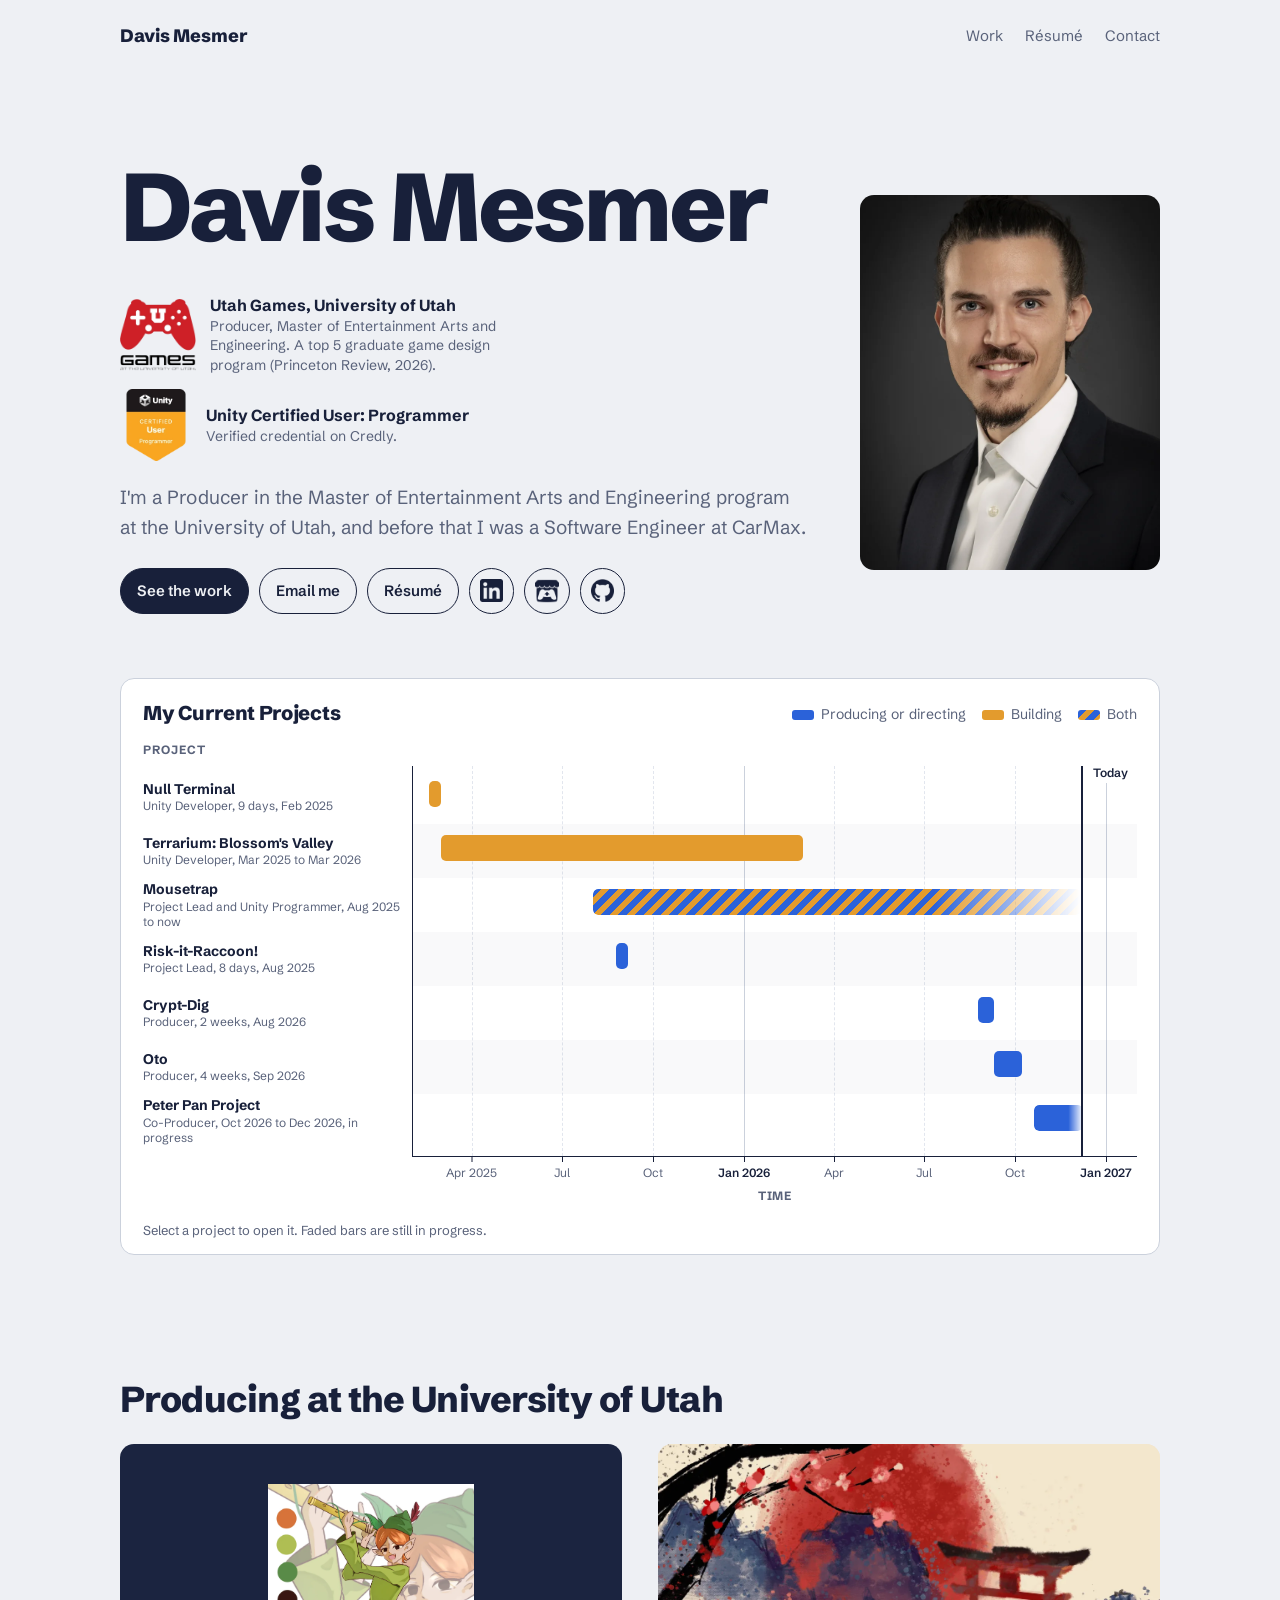
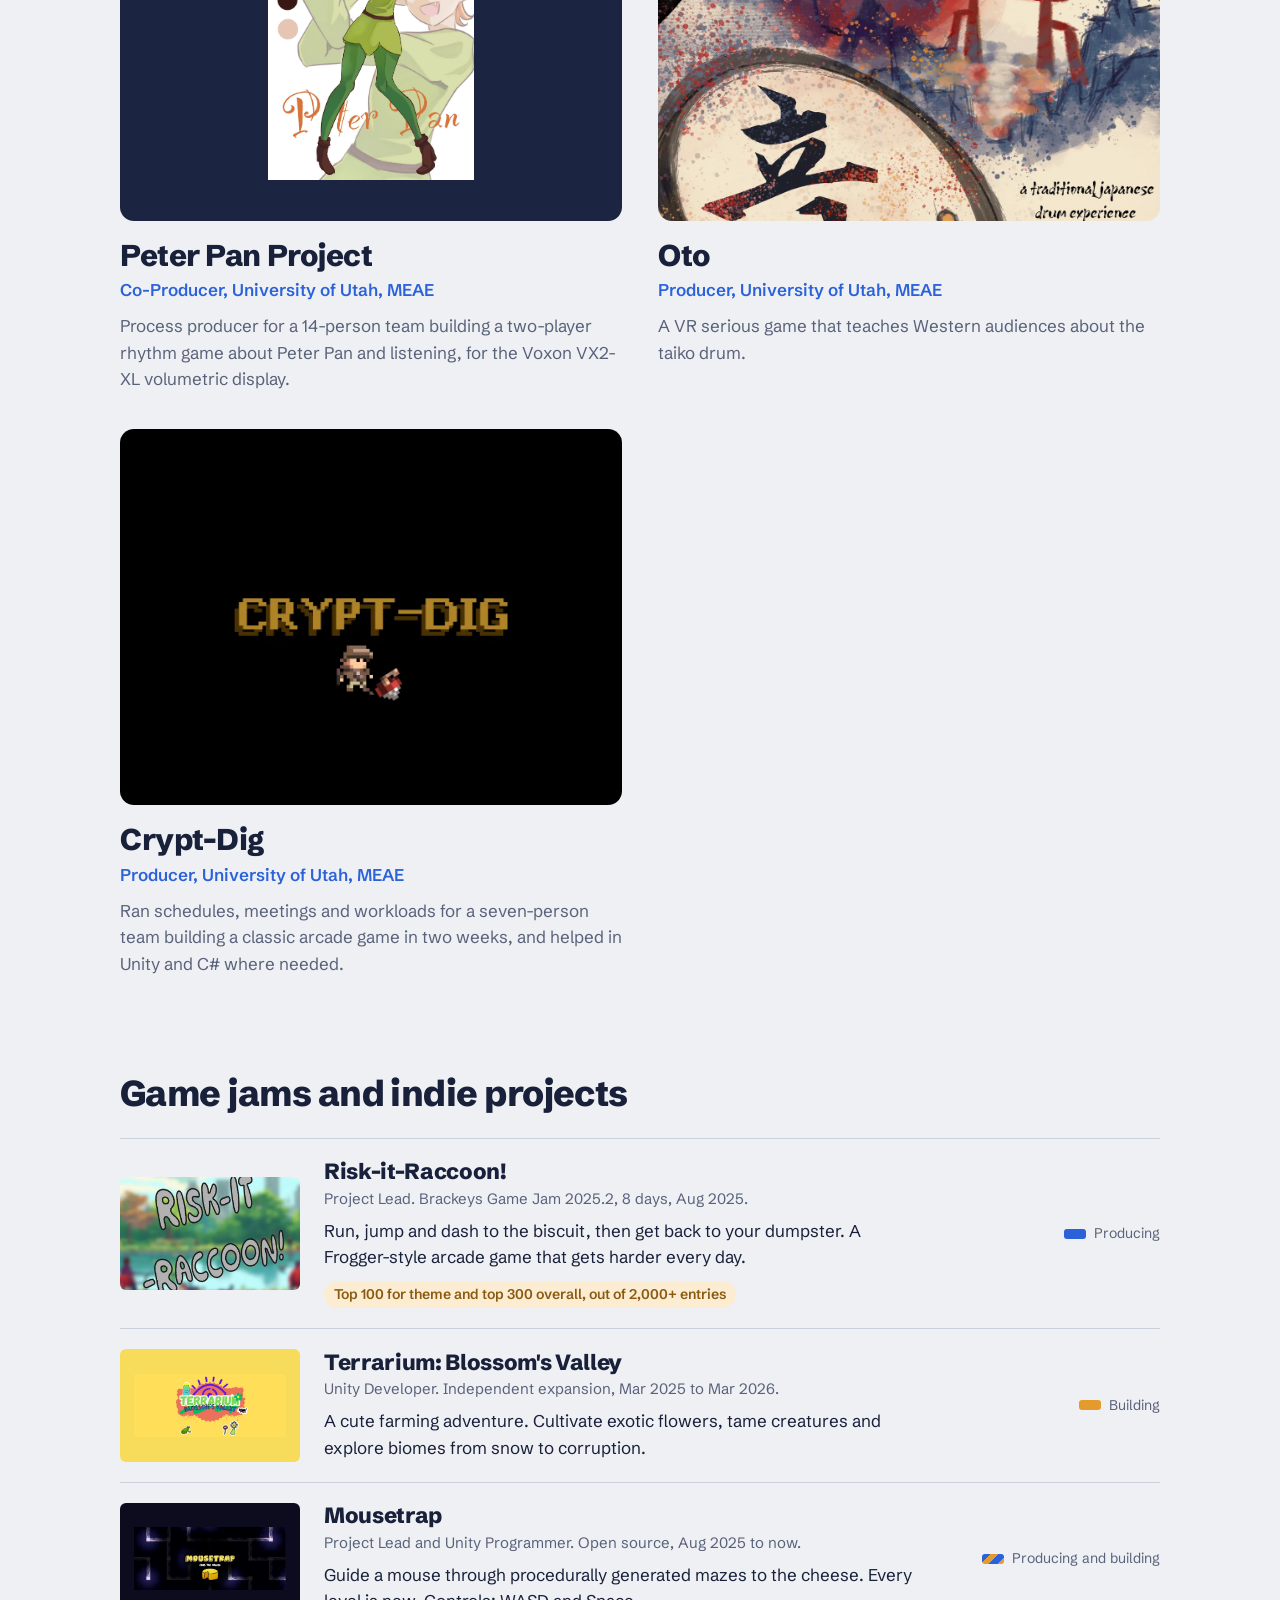
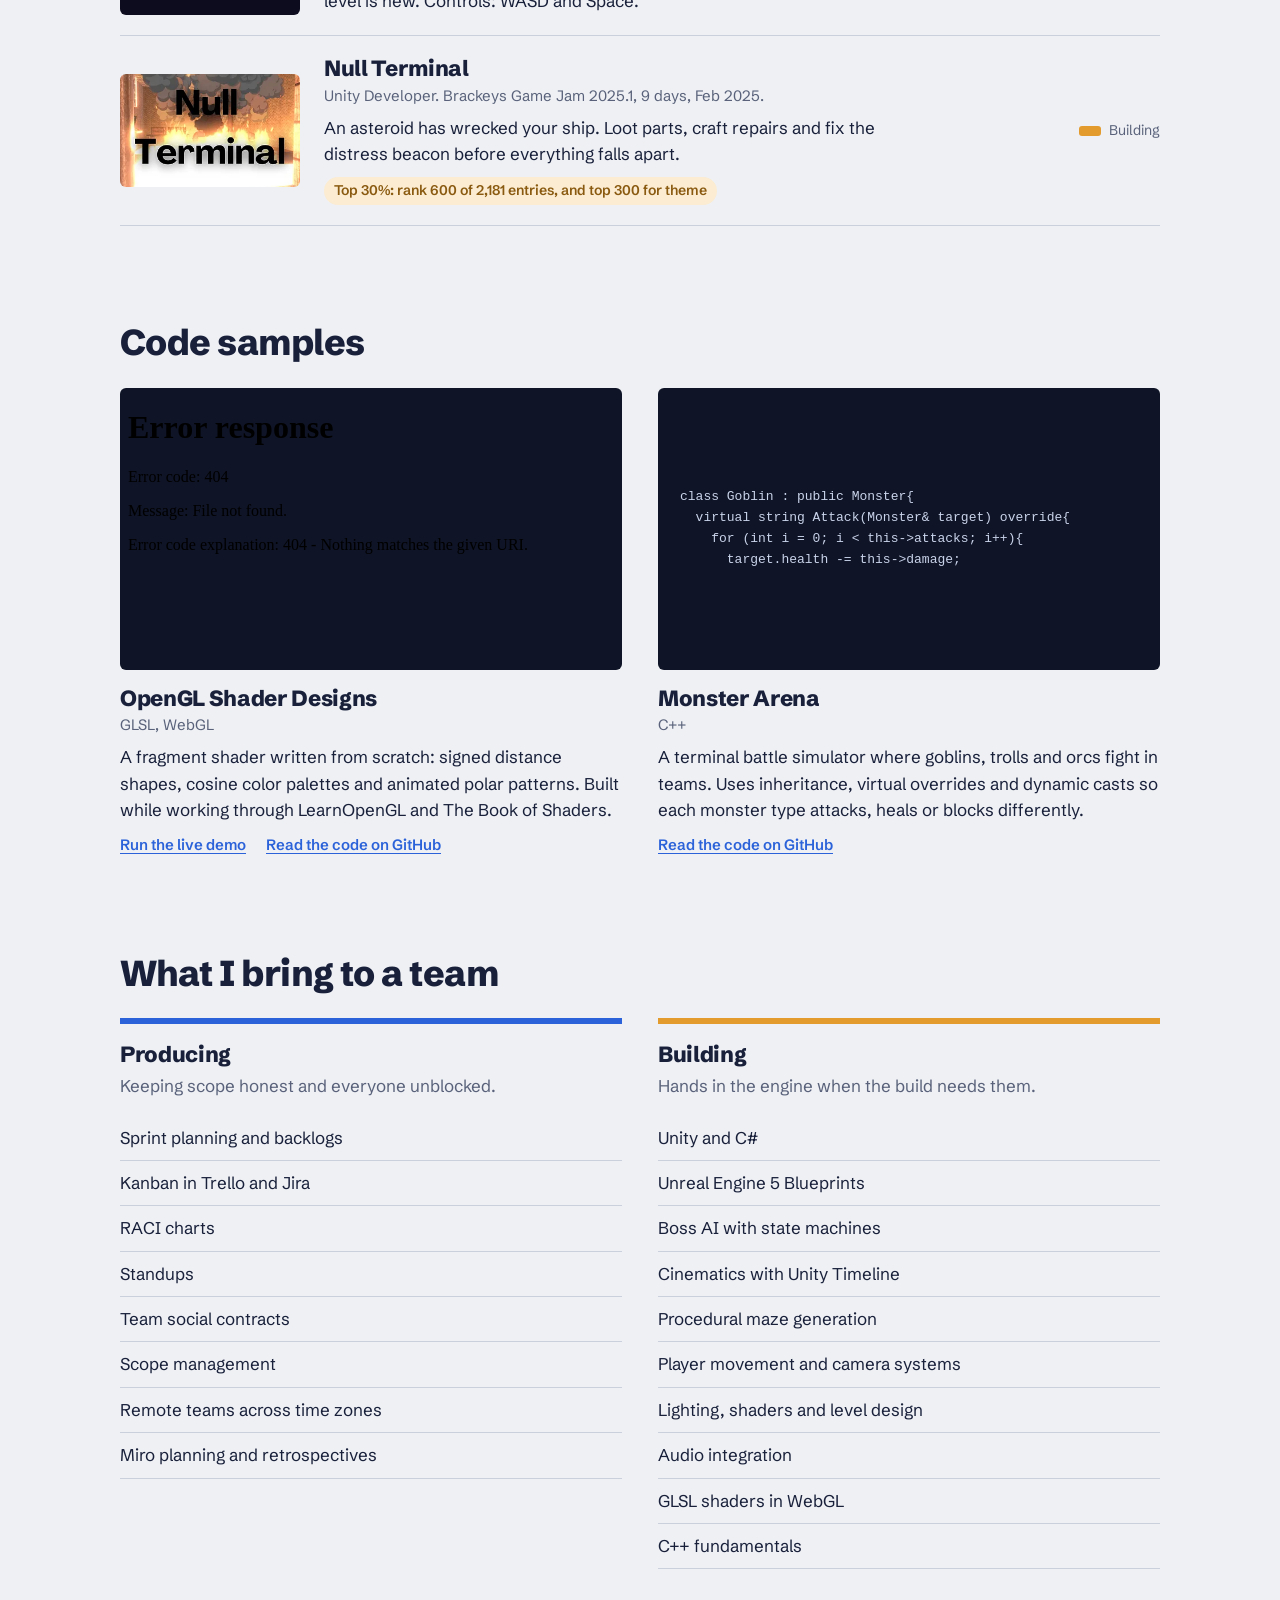
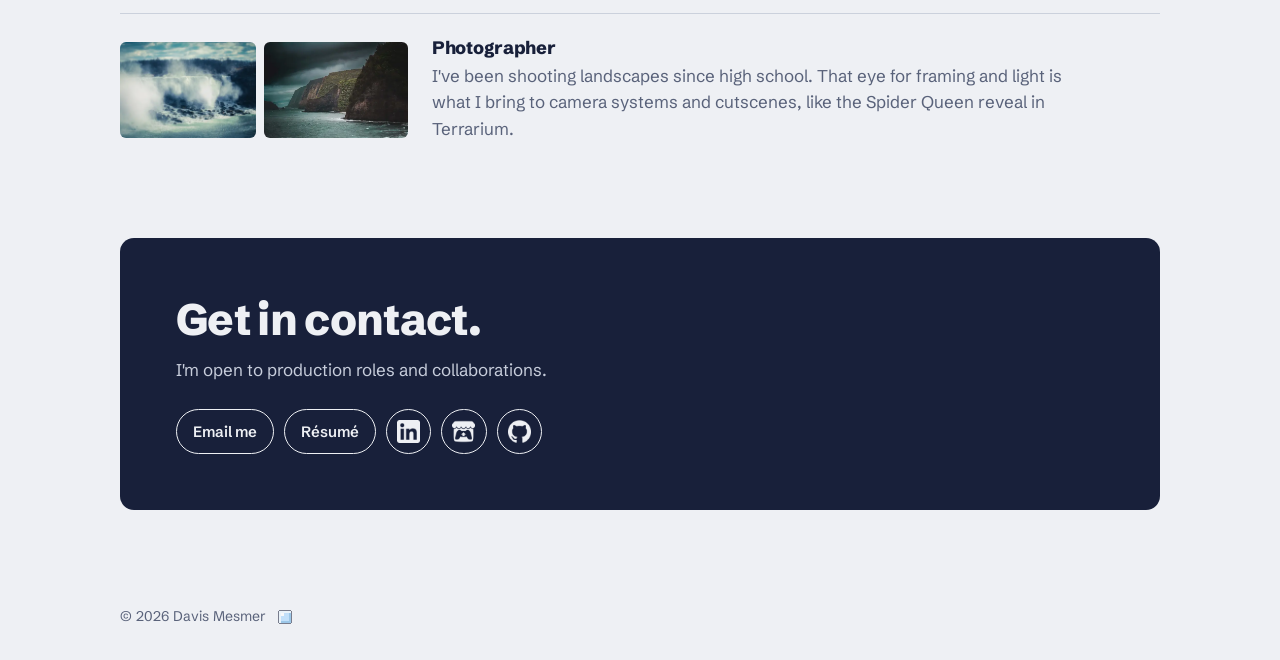
==== commit cbee1fd3: "Added hero image and changed highlights" ====
--- a/index.html
+++ b/index.html
@@ -11,7 +11,7 @@
   <link rel="preconnect" href="https://fonts.googleapis.com">
   <link rel="preconnect" href="https://fonts.gstatic.com" crossorigin>
   <link href="https://fonts.googleapis.com/css2?family=Schibsted+Grotesk:wght@400;600;700;800&display=swap" rel="stylesheet">
-  <link rel="stylesheet" href="assets/style.css">
+  <link rel="stylesheet" href="assets/style.css?v=20261110b">
 </head>
 <body data-page="home">
   <a class="skip" href="#work">Skip to projects</a>
@@ -33,10 +33,15 @@
   <main>
     <section class="hero">
       <div class="wrap">
-        <h1 id="headline">Game producer who also builds.</h1>
-        <ul class="creds" id="creds" aria-label="Credentials"></ul>
-        <p id="intro"></p>
-        <div class="hero-links" id="hero-links"></div>
+        <div class="hero-top">
+          <div class="hero-text">
+            <h1 id="headline">Game producer who also builds.</h1>
+            <ul class="creds" id="creds" aria-label="Credentials"></ul>
+            <p id="intro"></p>
+            <div class="hero-links" id="hero-links"></div>
+          </div>
+          <img class="hero-photo" id="hero-photo" src="images/headshot.webp" alt="Davis Mesmer" width="800" height="1000" fetchpriority="high">
+        </div>
 
         <figure class="schedule" aria-labelledby="schedule-title">
           <div class="schedule-head">
@@ -125,7 +130,7 @@
     </div>
   </footer>
 
-  <script src="assets/data.js"></script>
-  <script src="assets/main.js"></script>
+  <script src="assets/data.js?v=20261110b"></script>
+  <script src="assets/main.js?v=20261110b"></script>
 </body>
 </html>
--- a/assets/style.css
+++ b/assets/style.css
@@ -54,6 +54,13 @@
 .hero h1 { font-size: clamp(46px, 8.4vw, 96px); max-width: 12ch; letter-spacing: -0.03em; }
 .hero p { margin-top: 22px; max-width: 60ch; font-size: clamp(17px, 1.6vw, 19px); color: var(--muted); }
 .hero-links { margin-top: 26px; display: flex; flex-wrap: wrap; gap: 10px; }
+.hero-top { display: grid; grid-template-columns: 1fr minmax(220px, 300px); gap: clamp(24px, 4vw, 56px); align-items: center; }
+.hero-text { min-width: 0; }
+.hero-photo { width: 100%; height: auto; aspect-ratio: 4 / 5; object-fit: cover; border-radius: var(--radius-lg); background: var(--ink); }
+@media (max-width: 760px) {
+  .hero-top { grid-template-columns: 1fr; gap: 20px; }
+  .hero-photo { order: -1; width: 150px; }
+}
 .btn {
   display: inline-flex; align-items: center; gap: 8px;
   padding: 10px 16px; border-radius: 999px; font-weight: 600; font-size: 15px;
@@ -185,14 +192,18 @@
 .cube-btn:hover, .cube-btn:focus-visible { opacity: 1; transform: rotate(-8deg) scale(1.15); }
 .cube-peek {
   position: fixed; right: clamp(12px, 4vw, 48px); bottom: 0; z-index: 50;
-  width: clamp(120px, 16vw, 183px); pointer-events: none;
+  width: 104px; pointer-events: none; /* 2x the 52px-wide pixel art */
   transform: translateY(105%); visibility: hidden;
 }
-.cube-peek img { width: 100%; height: auto; image-rendering: pixelated; border-radius: 8px 8px 0 0; box-shadow: 0 -6px 24px rgba(24, 32, 58, 0.25); }
+.cube-peek img {
+  width: 100%; height: auto; image-rendering: pixelated;
+  /* a 2px pixel-art outline so the pale cube reads on the light page */
+  filter: drop-shadow(2px 0 0 #18203a) drop-shadow(-2px 0 0 #18203a) drop-shadow(0 2px 0 #18203a) drop-shadow(0 -2px 0 #18203a);
+}
 .cube-peek.go { visibility: visible; animation: cube-peek 3.6s cubic-bezier(.3,.7,.3,1) both; }
 .cube-peek.go img { animation: cube-glance 3.6s steps(1, end) both; }
 .cube-bubble {
-  position: absolute; top: -6px; right: 100%; margin-right: 8px; white-space: nowrap;
+  position: absolute; top: 10px; right: 100%; margin-right: 6px; white-space: nowrap;
   background: var(--surface); color: var(--ink); border: 2px solid var(--ink); border-radius: 8px;
   font-size: 13px; font-weight: 700; padding: 4px 9px; opacity: 0;
 }
@@ -200,14 +211,14 @@
 .cube-peek.go .cube-bubble { animation: cube-bubble 3.6s ease both; }
 @keyframes cube-peek {
   0% { transform: translateY(105%); }
-  15%, 80% { transform: translateY(30%); }
+  15%, 80% { transform: translateY(42%); }
   100% { transform: translateY(105%); }
 }
 @keyframes cube-glance { 0%, 34% { transform: none; } 34%, 52% { transform: scaleX(-1); } 52%, 100% { transform: none; } }
 @keyframes cube-bubble { 0%, 18% { opacity: 0; } 24%, 72% { opacity: 1; } 80%, 100% { opacity: 0; } }
 @media (prefers-reduced-motion: reduce) {
   .cube-btn:hover, .cube-btn:focus-visible { transform: none; }
-  .cube-peek { transform: translateY(30%); }
+  .cube-peek { transform: translateY(42%); }
   .cube-peek.go { animation: cube-fade 3.6s ease both; }
   .cube-peek.go img { animation: none; }
   @keyframes cube-fade { 0%, 100% { opacity: 0; } 12%, 85% { opacity: 1; } }
@@ -459,6 +470,8 @@
 
 /* About */
 .about { display: grid; grid-template-columns: minmax(220px, 320px) 1fr; gap: clamp(24px, 4vw, 56px); align-items: start; }
+.about.no-photo { grid-template-columns: 1fr; }
+.about-text > .about-facts:first-child { margin-top: 0; }
 .about-photo { width: 100%; height: auto; aspect-ratio: 4 / 5; object-fit: cover; border-radius: var(--radius-lg); background: var(--ink); }
 .about-text p { max-width: 64ch; font-size: 18px; }
 .about-text p + p { margin-top: 14px; }
